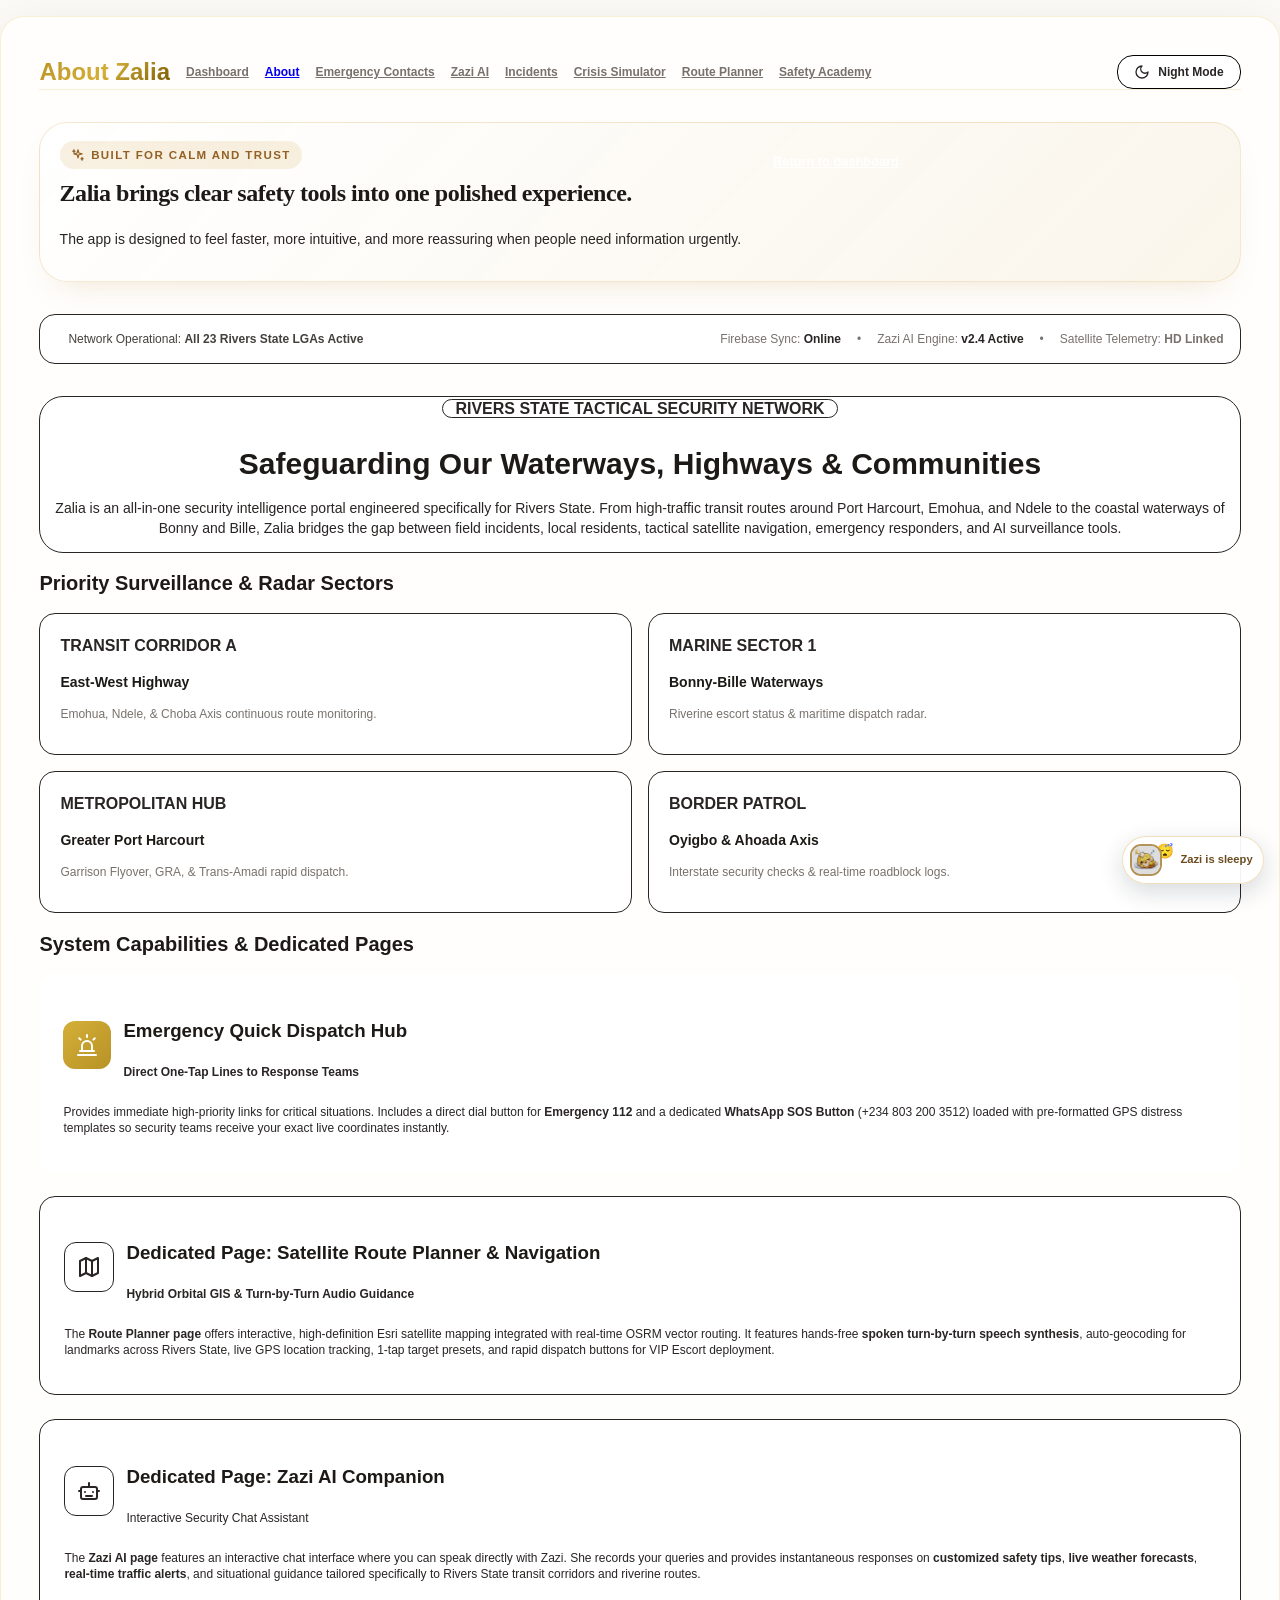
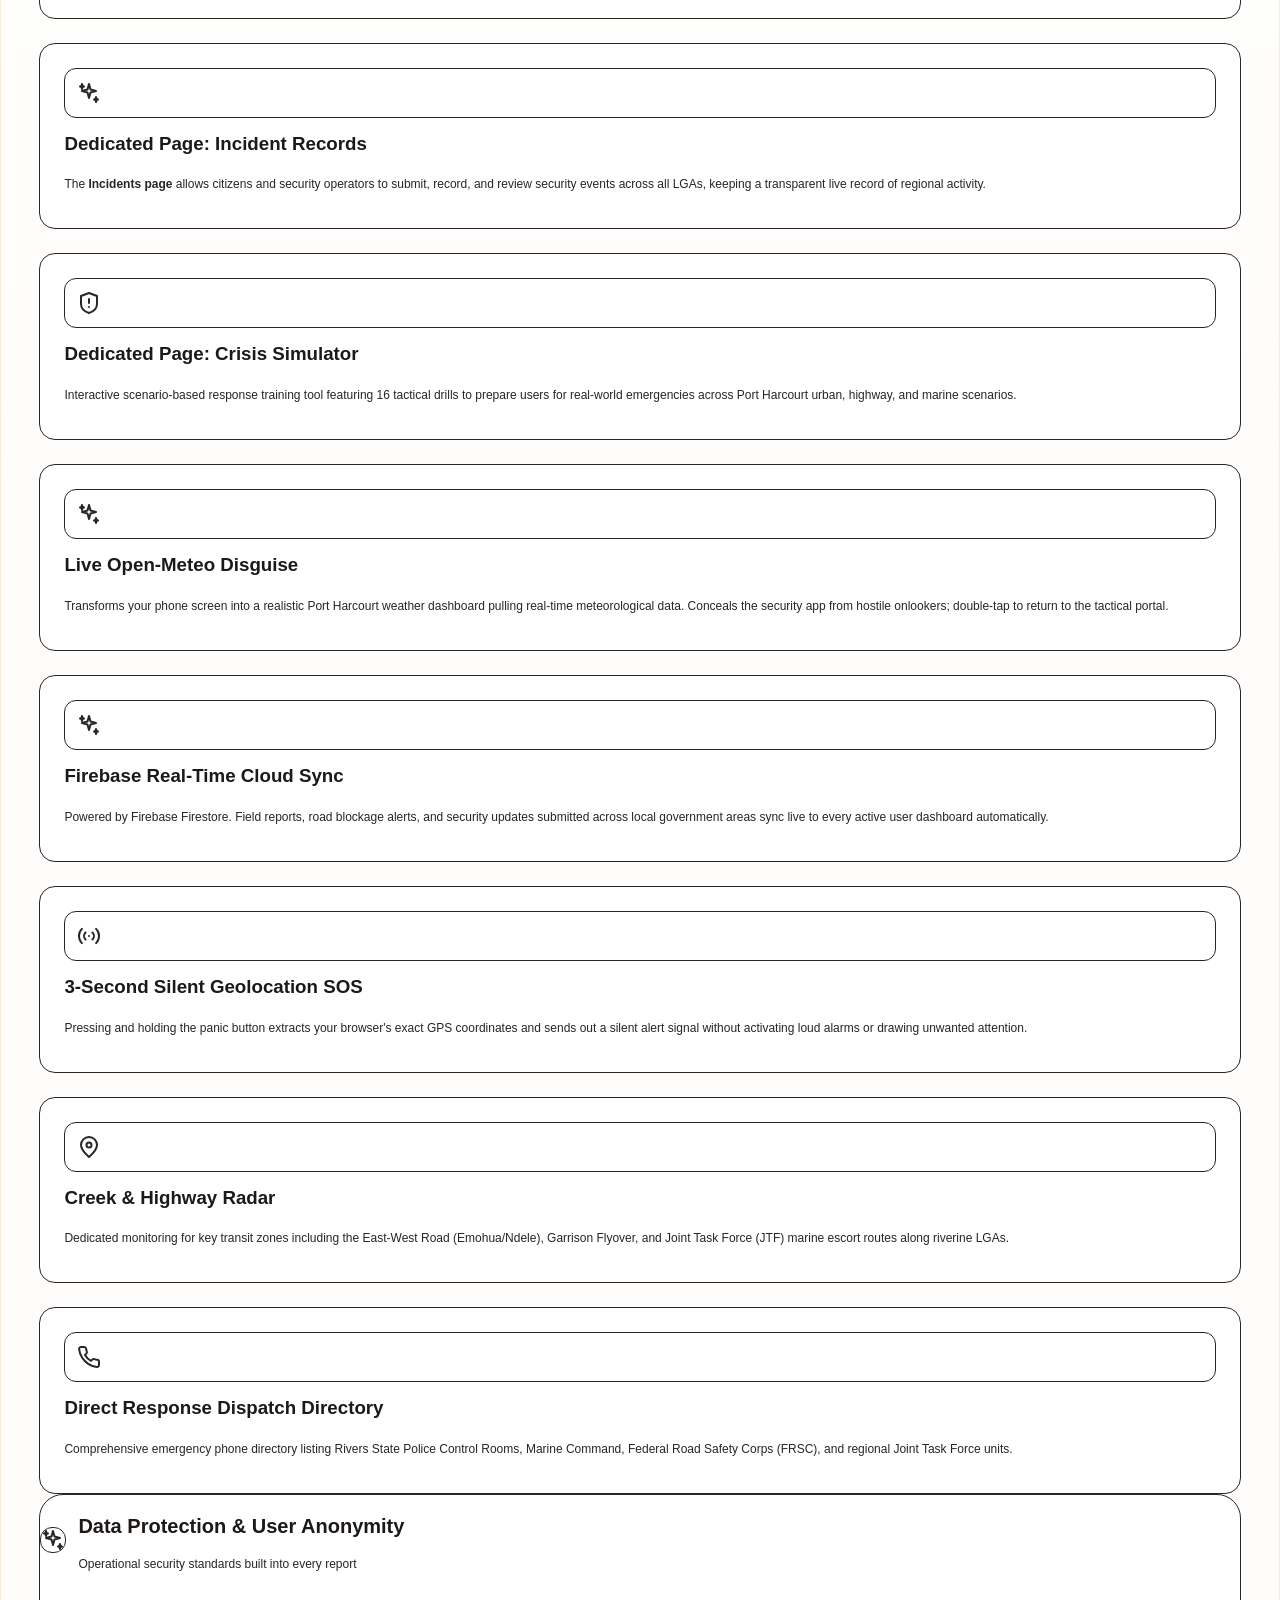
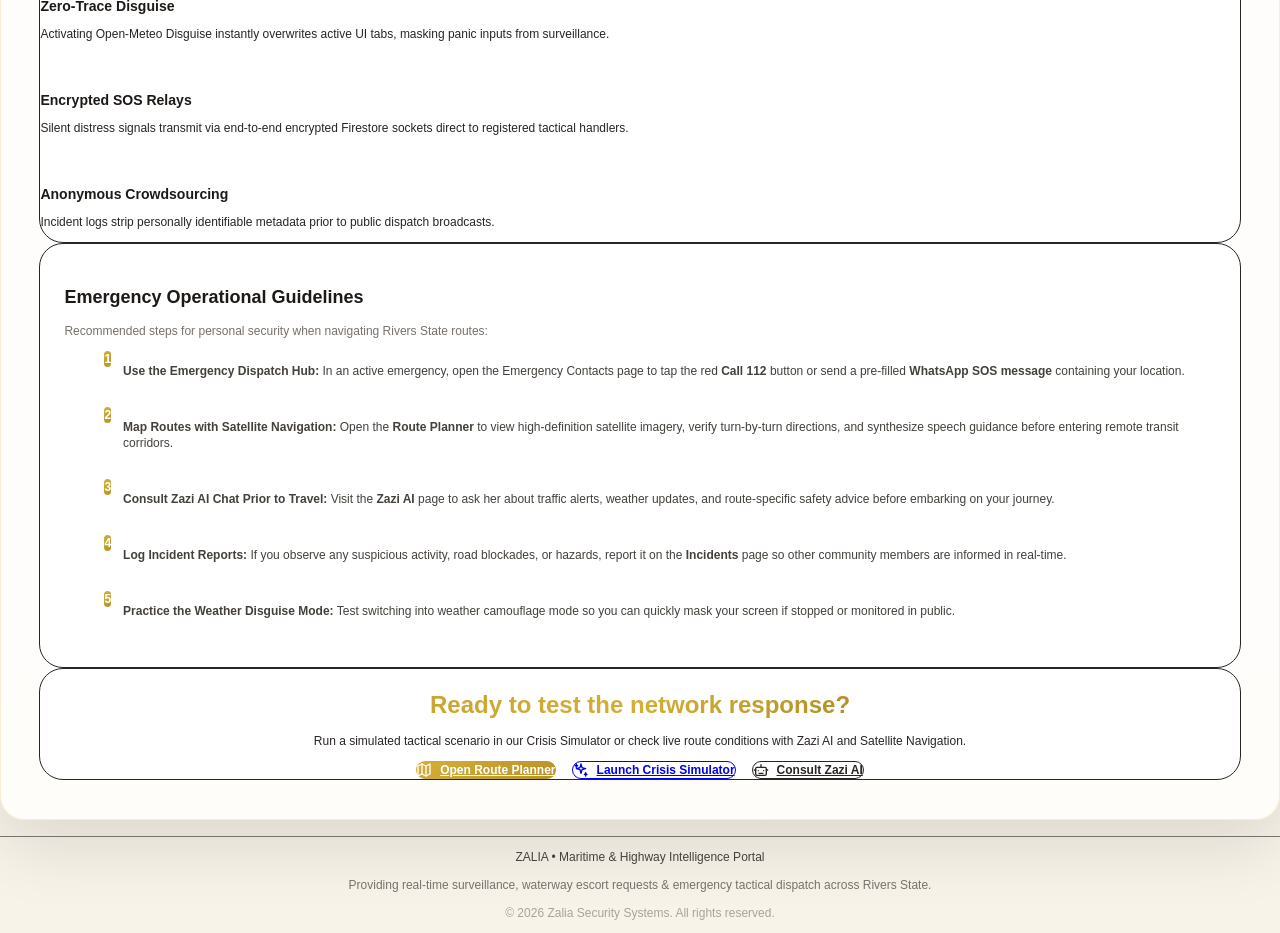
==== about.html @ 9f804976 "Fixed identity and ready for Zalia update" ====
<!DOCTYPE html>
<html lang="en">
<head> 
  <meta charset="UTF-8" />
  <meta name="viewport" content="width=device-width, initial-scale=1.0" />
  <meta name="description" content="Learn how Zalia helps Rivers State residents with trusted safety tools, live alerts, and fast access to emergency support." />
  <link rel="manifest" href="/manifest.json">
  <link rel="icon" type="image/png" sizes="650x650" href="/images/zalia-app-icon.png">
  <meta name="theme-color" content="#000000">
  <meta name="apple-mobile-web-app-capable" content="yes">
  <meta name="apple-mobile-web-app-status-bar-style" content="black-translucent">
  <meta name="apple-mobile-web-app-title" content="Zalia">
  <link rel="apple-touch-icon" sizes="600x600" href="/images/Zalia's-final-logo.png">
  <title>About Zalia • Rivers State Security Portal</title>

 
  <script src="https://cdn.tailwindcss.com"></script>
  <script src="tailwind-shim.js"></script>
  <script src="https://unpkg.com/lucide@latest"></script>
  <script src="lucide-local.js"></script>
  <script src="pwa-install.js"></script>
  <script src="/sw-register.js" defer></script>
  <link rel="stylesheet" href="style.css" />
  <link rel="stylesheet" href="offline-tailwind.css" />

  
  <script>
    tailwind.config = {
      darkMode: 'class',
      theme: {
        extend: {
          colors: {
            beige: {
              50: '#FAF7F2',
              100: '#F5F0EB',
              200: '#EBE3D5',
              300: '#DFD3C1',
              400: '#C8B69E',
              500: '#B09B82'
            },
            gold: {
              50: '#FAF6E8', 100: '#F5ECCA', 200: '#EBD794', 300: '#E0C25E',
              400: '#D4AF37', 500: '#B89226', 600: '#99741B', 700: '#755700',
              800: '#543E00', 900: '#332600', 950: '#211800'
            },
            marble: { 50: '#FFFFFF', 100: '#FAF9F6', 200: '#F5F3EF' }
          },
          boxShadow: {
            'gold-glow': '0 10px 30px -5px rgba(212, 175, 55, 0.3)',
            'gold-subtle': '0 4px 20px 0 rgba(184, 146, 38, 0.12)',
            'lux-card': '0 10px 25px -5px rgba(212, 175, 55, 0.08), 0 8px 10px -6px rgba(0, 0, 0, 0.01)'
          }
        }
      }
    }
  </script>

 
  <script>
    
    if (localStorage.getItem('zalia_theme') === 'dark' || (!('zalia_theme' in localStorage) && window.matchMedia('(prefers-color-scheme: dark)').matches)) {
      document.documentElement.classList.add('dark');
    } else {
      document.documentElement.classList.remove('dark');
    }

   
    function toggleZaliaTheme() {
      const isDark = document.documentElement.classList.contains('dark');
      if (isDark) {
        document.documentElement.classList.remove('dark');
        localStorage.setItem('zalia_theme', 'light');
      } else {
        document.documentElement.classList.add('dark');
        localStorage.setItem('zalia_theme', 'dark');
      }
      updateThemeButtonUI();
    }

    function updateThemeButtonUI() {
      const isDark = document.documentElement.classList.contains('dark');
      document.querySelectorAll('.zalia-theme-btn').forEach(btn => {
        const text = btn.querySelector('.theme-text');
        const icon = btn.querySelector('[data-lucide]');
        if (text) text.textContent = isDark ? 'Light Mode' : 'Night Mode';
        if (icon) icon.setAttribute('data-lucide', isDark ? 'sun' : 'moon');
      });
      if (window.lucide) lucide.createIcons();
    }

    
    function checkNetworkStatus() {
      let banner = document.getElementById('zaliaOfflineBanner');
      if (!navigator.onLine) {
        if (!banner) {
          banner = document.createElement('div');
          banner.id = 'zaliaOfflineBanner';
          banner.className = 'w-full bg-amber-600 text-white text-xs font-bold text-center py-2 px-4 sticky top-0 z-50 flex items-center justify-center gap-2 shadow-md';
          banner.innerHTML = `<span>⚠️ You are offline. Cached safety data active.</span>`;
          document.body.prepend(banner);
        }
      } else if (banner) {
        banner.remove();
      }
    }

    window.addEventListener('online', checkNetworkStatus);
    window.addEventListener('offline', checkNetworkStatus);
    document.addEventListener('DOMContentLoaded', () => {
      checkNetworkStatus();
      updateThemeButtonUI();
    });
  </script>

  <style>
    .gold-gradient-text {
      background: linear-gradient(135deg, #B89226 0%, #D4AF37 50%, #755700 100%);
      background-clip: text;
      -webkit-background-clip: text;
      -webkit-text-fill-color: transparent;
    }
    .gold-gradient-bg {
      background: linear-gradient(135deg, #D4AF37 0%, #B89226 100%);
    }
  </style>
</head>

<body class="bg-beige-100 dark:bg-black page-dark-shell text-stone-800 dark:text-stone-200 font-sans min-h-screen antialiased transition-colors duration-200">

  <div class="max-w-5xl mx-auto p-4 sm:p-6 lg:p-10">
   <header class="flex flex-wrap items-center gap-4 mb-8 pb-6 border-b border-gold-300/60 dark:border-stone-800">

 
  <a href="about.html"
     class="text-2xl font-serif font-extrabold gold-gradient-text shrink-0">
    About Zalia
  </a>

  
  <nav class="flex items-center gap-4 text-xs font-bold flex-wrap flex-1">

    <a href="index.html"
       class="text-stone-500 hover:text-gold-700 transition-colors">
      Dashboard
    </a>

    <a href="about.html"
       class="text-gold-700 dark:text-gold-400 border-b-2 border-gold-500 pb-1">
      About
    </a>

    <a href="contact.html"
       class="text-stone-500 hover:text-gold-700 dark:hover:text-gold-400 transition-colors">
      Emergency Contacts
    </a>

    <a href="ZaziAi.html"
       class="text-stone-500 hover:text-gold-700 dark:hover:text-gold-400 transition-colors">
      Zazi AI
    </a>

    <a href="incidents.html"
       class="text-stone-500 hover:text-gold-700 dark:hover:text-gold-400 transition-colors">
      Incidents
    </a>

    <a href="simulator.html"
       class="text-stone-500 hover:text-gold-700 dark:hover:text-gold-400 transition-colors">
      Crisis Simulator
    </a>

    <a href="route-planner.html"
       class="text-stone-500 hover:text-gold-700 dark:hover:text-gold-400 transition-colors">
      Route Planner
    </a>

    <a href="safetyacademy.html"
       class="text-stone-500 hover:text-gold-700 dark:hover:text-gold-400 transition-colors">
      Safety Academy
    </a>

  </nav>

 
  <button
    onclick="toggleZaliaTheme()"
    class="zalia-theme-btn flex items-center gap-2 px-4 py-2 bg-white dark:bg-stone-900 border border-gold-200 dark:border-stone-800 rounded-2xl text-xs font-bold text-stone-800 dark:text-stone-100 shadow-sm hover:border-gold-500 transition-all shrink-0"
  >
    <i
      data-lucide="moon"
      class="w-4 h-4 text-gold-600 dark:text-gold-400">
    </i>

    <span class="theme-text">Night Mode</span>
  </button>

</header>

    <section class="page-hero mb-8">
      <div class="flex flex-col gap-4 lg:flex-row lg:items-center lg:justify-between">
        <div>
          <span class="hero-pill"><i data-lucide="sparkles" class="w-3.5 h-3.5"></i> built for calm and trust</span>
          <h2 class="mt-2 text-2xl sm:text-3xl font-bold text-stone-900 dark:text-stone-100">Zalia brings clear safety tools into one polished experience.</h2>
          <p class="mt-2 text-sm text-stone-600 dark:text-stone-400 max-w-2xl">The app is designed to feel faster, more intuitive, and more reassuring when people need information urgently.</p>
        </div>
        <div class="hero-actions">
          <a href="index.html" class="bg-gold-600 text-white">Return to dashboard</a>
        </div>
      </div>
    </section>

    
    <div class="mb-8 flex flex-wrap items-center justify-between gap-4 rounded-2xl border border-gold-300 dark:border-stone-800 bg-white dark:bg-stone-900 p-4 shadow-gold-subtle">
      <div class="flex items-center gap-3">
        <span class="relative flex h-3 w-3">
          <span class="absolute inline-flex h-full w-full animate-ping rounded-full bg-emerald-400 opacity-75"></span>
          <span class="relative inline-flex h-3 w-3 rounded-full bg-emerald-500"></span>
        </span>
        <span class="text-xs font-semibold text-stone-700 dark:text-stone-300">Network Operational: <span class="text-emerald-700 dark:text-emerald-400 font-bold">All 23 Rivers State LGAs Active</span></span>
      </div>
      <div class="flex items-center gap-4 text-xs text-stone-500 dark:text-stone-400">
        <span>Firebase Sync: <strong class="text-stone-800 dark:text-stone-200">Online</strong></span>
        <span>•</span>
        <span>Zazi AI Engine: <strong class="text-stone-800 dark:text-stone-200">v2.4 Active</strong></span>
        <span>•</span>
        <span>Satellite Telemetry: <strong class="text-gold-600 dark:text-gold-400 font-bold">HD Linked</strong></span>
      </div>
    </div>

    
    <section class="bg-white dark:bg-stone-900 border border-gold-300 dark:border-stone-800 rounded-3xl p-8 sm:p-10 shadow-lux-card mb-10 text-center max-w-3xl mx-auto">
      <span class="text-[10px] font-extrabold tracking-widest uppercase bg-gold-100 dark:bg-stone-800 text-gold-800 dark:text-gold-300 border border-gold-300 dark:border-stone-700 px-3 py-1 rounded-full inline-block mb-3">
        Rivers State Tactical Security Network
      </span>
      <h1 class="text-3xl sm:text-4xl font-serif font-extrabold text-stone-900 dark:text-stone-100 tracking-tight mb-4">
        Safeguarding Our Waterways, Highways & Communities
      </h1>
      <p class="text-sm text-stone-600 dark:text-stone-400 leading-relaxed">
        Zalia is an all-in-one security intelligence portal engineered specifically for Rivers State. From high-traffic transit routes around Port Harcourt, Emohua, and Ndele to the coastal waterways of Bonny and Bille, Zalia bridges the gap between field incidents, local residents, tactical satellite navigation, emergency responders, and AI surveillance tools.
      </p>
    </section>

    
    <div class="mb-12">
      <h2 class="mb-4 px-1 font-serif text-xl font-bold text-stone-900 dark:text-stone-100">Priority Surveillance & Radar Sectors</h2>
      <div class="grid grid-cols-1 gap-4 sm:grid-cols-2 lg:grid-cols-4">
        <div class="rounded-2xl border border-gold-300 dark:border-stone-800 bg-white dark:bg-stone-900 p-5 shadow-gold-subtle">
          <div class="mb-2 text-[10px] font-extrabold uppercase tracking-wider text-gold-600 dark:text-gold-400">Transit Corridor A</div>
          <h3 class="font-serif font-bold text-stone-900 dark:text-stone-100 text-sm">East-West Highway</h3>
          <p class="mt-1 text-xs text-stone-500 dark:text-stone-400 leading-relaxed">Emohua, Ndele, & Choba Axis continuous route monitoring.</p>
        </div>
        <div class="rounded-2xl border border-gold-300 dark:border-stone-800 bg-white dark:bg-stone-900 p-5 shadow-gold-subtle">
          <div class="mb-2 text-[10px] font-extrabold uppercase tracking-wider text-gold-600 dark:text-gold-400">Marine Sector 1</div>
          <h3 class="font-serif font-bold text-stone-900 dark:text-stone-100 text-sm">Bonny-Bille Waterways</h3>
          <p class="mt-1 text-xs text-stone-500 dark:text-stone-400 leading-relaxed">Riverine escort status & maritime dispatch radar.</p>
        </div>
        <div class="rounded-2xl border border-gold-300 dark:border-stone-800 bg-white dark:bg-stone-900 p-5 shadow-gold-subtle">
          <div class="mb-2 text-[10px] font-extrabold uppercase tracking-wider text-gold-600 dark:text-gold-400">Metropolitan Hub</div>
          <h3 class="font-serif font-bold text-stone-900 dark:text-stone-100 text-sm">Greater Port Harcourt</h3>
          <p class="mt-1 text-xs text-stone-500 dark:text-stone-400 leading-relaxed">Garrison Flyover, GRA, & Trans-Amadi rapid dispatch.</p>
        </div>
        <div class="rounded-2xl border border-gold-300 dark:border-stone-800 bg-white dark:bg-stone-900 p-5 shadow-gold-subtle">
          <div class="mb-2 text-[10px] font-extrabold uppercase tracking-wider text-gold-600 dark:text-gold-400">Border Patrol</div>
          <h3 class="font-serif font-bold text-stone-900 dark:text-stone-100 text-sm">Oyigbo & Ahoada Axis</h3>
          <p class="mt-1 text-xs text-stone-500 dark:text-stone-400 leading-relaxed">Interstate security checks & real-time roadblock logs.</p>
        </div>
      </div>
    </div>

   
    <h2 class="text-xl font-serif font-bold text-stone-900 dark:text-stone-100 mb-4 px-1">System Capabilities & Dedicated Pages</h2>
    <div class="grid grid-cols-1 md:grid-cols-3 gap-6 mb-12">
      
     
      <div class="bg-white dark:bg-stone-900 border-2 border-gold-400 dark:border-gold-600 p-6 rounded-2xl shadow-lux-card space-y-3 md:col-span-3">
        <div class="flex items-center gap-3">
          <div class="p-3 gold-gradient-bg text-white rounded-xl w-fit shadow-gold-subtle">
            <i data-lucide="siren" class="w-6 h-6"></i>
          </div>
          <div>
            <h3 class="font-serif font-bold text-stone-900 dark:text-stone-100 text-base">Emergency Quick Dispatch Hub</h3>
            <p class="text-xs text-gold-700 dark:text-gold-400 font-bold">Direct One-Tap Lines to Response Teams</p>
          </div>
        </div>
        <p class="text-xs text-stone-600 dark:text-stone-400 leading-relaxed">
          Provides immediate high-priority links for critical situations. Includes a direct dial button for <strong>Emergency 112</strong> and a dedicated <strong>WhatsApp SOS Button</strong> (+234 803 200 3512) loaded with pre-formatted GPS distress templates so security teams receive your exact live coordinates instantly.
        </p>
      </div>

    
      <div class="bg-white dark:bg-stone-900 border border-gold-300 dark:border-stone-800 p-6 rounded-2xl shadow-lux-card space-y-3 md:col-span-3">
        <div class="flex items-center gap-3">
          <div class="p-3 bg-gold-100 dark:bg-stone-800 text-gold-700 dark:text-gold-300 rounded-xl w-fit border border-gold-300 dark:border-stone-700">
            <i data-lucide="map" class="w-6 h-6"></i>
          </div>
          <div>
            <h3 class="font-serif font-bold text-stone-900 dark:text-stone-100 text-base">Dedicated Page: Satellite Route Planner & Navigation</h3>
            <p class="text-xs font-bold text-gold-600 dark:text-gold-400">Hybrid Orbital GIS & Turn-by-Turn Audio Guidance</p>
          </div>
        </div>
        <p class="text-xs text-stone-600 dark:text-stone-400 leading-relaxed">
          The <strong>Route Planner page</strong> offers interactive, high-definition Esri satellite mapping integrated with real-time OSRM vector routing. It features hands-free <strong>spoken turn-by-turn speech synthesis</strong>, auto-geocoding for landmarks across Rivers State, live GPS location tracking, 1-tap target presets, and rapid dispatch buttons for VIP Escort deployment.
        </p>
      </div>

     
      <div class="bg-white dark:bg-stone-900 border border-gold-300 dark:border-stone-800 p-6 rounded-2xl shadow-lux-card space-y-3 md:col-span-2">
        <div class="flex items-center gap-3">
          <div class="p-3 bg-gold-50 dark:bg-stone-800 text-gold-700 dark:text-gold-300 rounded-xl w-fit border border-gold-200 dark:border-stone-700">
            <i data-lucide="bot" class="w-6 h-6"></i>
          </div>
          <div>
            <h3 class="font-serif font-bold text-stone-900 dark:text-stone-100 text-base">Dedicated Page: Zazi AI Companion</h3>
            <p class="text-xs font-semibold text-gold-600 dark:text-gold-400">Interactive Security Chat Assistant</p>
          </div>
        </div>
        <p class="text-xs text-stone-600 dark:text-stone-400 leading-relaxed">
          The <strong>Zazi AI page</strong> features an interactive chat interface where you can speak directly with Zazi. She records your queries and provides instantaneous responses on <strong>customized safety tips</strong>, <strong>live weather forecasts</strong>, <strong>real-time traffic alerts</strong>, and situational guidance tailored specifically to Rivers State transit corridors and riverine routes.
        </p>
      </div>

      
      <div class="bg-white dark:bg-stone-900 border border-gold-300 dark:border-stone-800 p-6 rounded-2xl shadow-lux-card space-y-3">
        <div class="p-3 bg-gold-50 dark:bg-stone-800 text-gold-700 dark:text-gold-300 rounded-xl w-fit border border-gold-200 dark:border-stone-700">
          <i data-lucide="file-text" class="w-6 h-6"></i>
        </div>
        <h3 class="font-serif font-bold text-stone-900 dark:text-stone-100 text-base">Dedicated Page: Incident Records</h3>
        <p class="text-xs text-stone-600 dark:text-stone-400 leading-relaxed">
          The <strong>Incidents page</strong> allows citizens and security operators to submit, record, and review security events across all LGAs, keeping a transparent live record of regional activity.
        </p>
      </div>

     
      <div class="bg-white dark:bg-stone-900 border border-gold-300 dark:border-stone-800 p-6 rounded-2xl shadow-lux-card space-y-3">
        <div class="p-3 bg-gold-50 dark:bg-stone-800 text-gold-700 dark:text-gold-300 rounded-xl w-fit border border-gold-200 dark:border-stone-700">
          <i data-lucide="shield-alert" class="w-6 h-6"></i>
        </div>
        <h3 class="font-serif font-bold text-stone-900 dark:text-stone-100 text-base">Dedicated Page: Crisis Simulator</h3>
        <p class="text-xs text-stone-600 dark:text-stone-400 leading-relaxed">
          Interactive scenario-based response training tool featuring 16 tactical drills to prepare users for real-world emergencies across Port Harcourt urban, highway, and marine scenarios.
        </p>
      </div>

    
      <div class="bg-white dark:bg-stone-900 border border-gold-300 dark:border-stone-800 p-6 rounded-2xl shadow-lux-card space-y-3">
        <div class="p-3 bg-gold-50 dark:bg-stone-800 text-gold-700 dark:text-gold-300 rounded-xl w-fit border border-gold-200 dark:border-stone-700">
          <i data-lucide="cloud-sun" class="w-6 h-6"></i>
        </div>
        <h3 class="font-serif font-bold text-stone-900 dark:text-stone-100 text-base">Live Open-Meteo Disguise</h3>
        <p class="text-xs text-stone-600 dark:text-stone-400 leading-relaxed">
          Transforms your phone screen into a realistic Port Harcourt weather dashboard pulling real-time meteorological data. Conceals the security app from hostile onlookers; double-tap to return to the tactical portal.
        </p>
      </div>

   
      <div class="bg-white dark:bg-stone-900 border border-gold-300 dark:border-stone-800 p-6 rounded-2xl shadow-lux-card space-y-3">
        <div class="p-3 bg-gold-50 dark:bg-stone-800 text-gold-700 dark:text-gold-300 rounded-xl w-fit border border-gold-200 dark:border-stone-700">
          <i data-lucide="database" class="w-6 h-6"></i>
        </div>
        <h3 class="font-serif font-bold text-stone-900 dark:text-stone-100 text-base">Firebase Real-Time Cloud Sync</h3>
        <p class="text-xs text-stone-600 dark:text-stone-400 leading-relaxed">
          Powered by Firebase Firestore. Field reports, road blockage alerts, and security updates submitted across local government areas sync live to every active user dashboard automatically.
        </p>
      </div>

    
      <div class="bg-white dark:bg-stone-900 border border-gold-300 dark:border-stone-800 p-6 rounded-2xl shadow-lux-card space-y-3">
        <div class="p-3 bg-gold-50 dark:bg-stone-800 text-gold-700 dark:text-gold-300 rounded-xl w-fit border border-gold-200 dark:border-stone-700">
          <i data-lucide="radio" class="w-6 h-6"></i>
        </div>
        <h3 class="font-serif font-bold text-stone-900 dark:text-stone-100 text-base">3-Second Silent Geolocation SOS</h3>
        <p class="text-xs text-stone-600 dark:text-stone-400 leading-relaxed">
          Pressing and holding the panic button extracts your browser's exact GPS coordinates and sends out a silent alert signal without activating loud alarms or drawing unwanted attention.
        </p>
      </div>

     
      <div class="bg-white dark:bg-stone-900 border border-gold-300 dark:border-stone-800 p-6 rounded-2xl shadow-lux-card space-y-3 md:col-span-2">
        <div class="p-3 bg-gold-50 dark:bg-stone-800 text-gold-700 dark:text-gold-300 rounded-xl w-fit border border-gold-200 dark:border-stone-700">
          <i data-lucide="map-pin" class="w-6 h-6"></i>
        </div>
        <h3 class="font-serif font-bold text-stone-900 dark:text-stone-100 text-base">Creek & Highway Radar</h3>
        <p class="text-xs text-stone-600 dark:text-stone-400 leading-relaxed">
          Dedicated monitoring for key transit zones including the East-West Road (Emohua/Ndele), Garrison Flyover, and Joint Task Force (JTF) marine escort routes along riverine LGAs.
        </p>
      </div>

     
      <div class="bg-white dark:bg-stone-900 border border-gold-300 dark:border-stone-800 p-6 rounded-2xl shadow-lux-card space-y-3">
        <div class="p-3 bg-gold-50 dark:bg-stone-800 text-gold-700 dark:text-gold-300 rounded-xl w-fit border border-gold-200 dark:border-stone-700">
          <i data-lucide="phone-call" class="w-6 h-6"></i>
        </div>
        <h3 class="font-serif font-bold text-stone-900 dark:text-stone-100 text-base">Direct Response Dispatch Directory</h3>
        <p class="text-xs text-stone-600 dark:text-stone-400 leading-relaxed">
          Comprehensive emergency phone directory listing Rivers State Police Control Rooms, Marine Command, Federal Road Safety Corps (FRSC), and regional Joint Task Force units.
        </p>
      </div>

    </div>

 
    <div class="mb-12 rounded-3xl border border-gold-300 dark:border-stone-800 bg-white dark:bg-stone-900 p-8 text-stone-800 dark:text-stone-200 shadow-lux-card">
      <div class="mb-6 flex items-center gap-3">
        <div class="rounded-xl border border-gold-300 dark:border-stone-700 bg-gold-100 dark:bg-stone-800 p-2.5 text-gold-700 dark:text-gold-300">
          <i data-lucide="shield-lock" class="h-6 w-6"></i>
        </div>
        <div>
          <h2 class="font-serif text-xl font-bold text-stone-900 dark:text-stone-100">Data Protection & User Anonymity</h2>
          <p class="text-xs text-gold-700 dark:text-gold-400 font-semibold">Operational security standards built into every report</p>
        </div>
      </div>
      <div class="grid grid-cols-1 gap-6 text-xs leading-relaxed text-stone-600 dark:text-stone-400 md:grid-cols-3">
        <div>
          <h3 class="mb-1 font-bold text-stone-900 dark:text-stone-100">Zero-Trace Disguise</h3>
          <p>Activating Open-Meteo Disguise instantly overwrites active UI tabs, masking panic inputs from surveillance.</p>
        </div>
        <div>
          <h3 class="mb-1 font-bold text-stone-900 dark:text-stone-100">Encrypted SOS Relays</h3>
          <p>Silent distress signals transmit via end-to-end encrypted Firestore sockets direct to registered tactical handlers.</p>
        </div>
        <div>
          <h3 class="mb-1 font-bold text-stone-900 dark:text-stone-100">Anonymous Crowdsourcing</h3>
          <p>Incident logs strip personally identifiable metadata prior to public dispatch broadcasts.</p>
        </div>
      </div>
    </div>

 
    <div class="bg-white dark:bg-stone-900 border border-gold-300 dark:border-stone-800 rounded-3xl p-6 sm:p-8 mb-12 shadow-gold-subtle">
      <h2 class="text-lg font-serif font-bold text-stone-900 dark:text-stone-100 mb-2">Emergency Operational Guidelines</h2>
      <p class="text-xs text-stone-500 dark:text-stone-400 mb-6">Recommended steps for personal security when navigating Rivers State routes:</p>
      
      <ul class="space-y-4 text-xs text-stone-700 dark:text-stone-300">
        <li class="flex items-start gap-3">
          <span class="w-6 h-6 rounded-full gold-gradient-bg text-white font-bold flex items-center justify-center shrink-0 text-[11px] shadow-sm">1</span>
          <p><strong>Use the Emergency Dispatch Hub:</strong> In an active emergency, open the Emergency Contacts page to tap the red <strong>Call 112</strong> button or send a pre-filled <strong>WhatsApp SOS message</strong> containing your location.</p>
        </li>
        <li class="flex items-start gap-3">
          <span class="w-6 h-6 rounded-full gold-gradient-bg text-white font-bold flex items-center justify-center shrink-0 text-[11px] shadow-sm">2</span>
          <p><strong>Map Routes with Satellite Navigation:</strong> Open the <strong>Route Planner</strong> to view high-definition satellite imagery, verify turn-by-turn directions, and synthesize speech guidance before entering remote transit corridors.</p>
        </li>
        <li class="flex items-start gap-3">
          <span class="w-6 h-6 rounded-full gold-gradient-bg text-white font-bold flex items-center justify-center shrink-0 text-[11px] shadow-sm">3</span>
          <p><strong>Consult Zazi AI Chat Prior to Travel:</strong> Visit the <strong>Zazi AI</strong> page to ask her about traffic alerts, weather updates, and route-specific safety advice before embarking on your journey.</p>
        </li>
        <li class="flex items-start gap-3">
          <span class="w-6 h-6 rounded-full gold-gradient-bg text-white font-bold flex items-center justify-center shrink-0 text-[11px] shadow-sm">4</span>
          <p><strong>Log Incident Reports:</strong> If you observe any suspicious activity, road blockades, or hazards, report it on the <strong>Incidents</strong> page so other community members are informed in real-time.</p>
        </li>
        <li class="flex items-start gap-3">
          <span class="w-6 h-6 rounded-full gold-gradient-bg text-white font-bold flex items-center justify-center shrink-0 text-[11px] shadow-sm">5</span>
          <p><strong>Practice the Weather Disguise Mode:</strong> Test switching into weather camouflage mode so you can quickly mask your screen if stopped or monitored in public.</p>
        </li>
      </ul>
    </div>

   
    <div class="rounded-3xl border border-gold-300 dark:border-stone-800 bg-white dark:bg-stone-900 p-8 text-center shadow-lux-card">
      <h2 class="mb-2 font-serif text-2xl font-bold gold-gradient-text">Ready to test the network response?</h2>
      <p class="mx-auto mb-6 max-w-xl text-xs text-stone-600 dark:text-stone-400">
        Run a simulated tactical scenario in our Crisis Simulator or check live route conditions with Zazi AI and Satellite Navigation.
      </p>
      <div class="flex flex-wrap justify-center gap-4">
        <a href="route-planner.html" class="inline-flex items-center gap-2 rounded-xl gold-gradient-bg px-5 py-2.5 text-xs font-bold text-white shadow-gold-glow transition-all hover:opacity-90">
          <i data-lucide="map" class="h-4 w-4"></i> Open Route Planner
        </a>
        <a href="simulator.html" class="inline-flex items-center gap-2 rounded-xl border border-gold-300 dark:border-stone-700 bg-gold-50 dark:bg-stone-800 px-5 py-2.5 text-xs font-bold text-gold-900 dark:text-gold-300 shadow-sm transition-all hover:bg-gold-100 dark:hover:bg-stone-700">
          <i data-lucide="play-circle" class="h-4 w-4"></i> Launch Crisis Simulator
        </a>
        <a href="ZaziAi.html" class="inline-flex items-center gap-2 rounded-xl border border-gold-300 dark:border-stone-700 bg-white dark:bg-stone-800 px-5 py-2.5 text-xs font-bold text-stone-800 dark:text-stone-200 shadow-sm transition-all hover:bg-beige-50 dark:hover:bg-stone-700">
          <i data-lucide="bot" class="h-4 w-4"></i> Consult Zazi AI
        </a>
      </div>
    </div>

  </div>
 <footer class="mt-12 pt-8 border-t border-gold-200/80 dark:border-stone-800 text-center text-xs text-stone-500 dark:text-stone-400 space-y-2">
      <p class="font-semibold text-stone-700 dark:text-stone-300">ZALIA • Maritime & Highway Intelligence Portal</p>
      <p>Providing real-time surveillance, waterway escort requests & emergency tactical dispatch across Rivers State.</p>
      <p class="text-[10px] text-stone-400 mt-4">© 2026 Zalia Security Systems. All rights reserved.</p>
    </footer>

  <script>lucide.createIcons();</script>
<script>
  (function () {
    function updateZaziNightState() {
      const isLate = new Date().getHours() >= 22 || new Date().getHours() < 6;
      document.querySelectorAll('img[src*="zaziimage"]').forEach(avatar => {
        const wrapper = avatar.parentElement;
        if (!wrapper.classList.contains('zalia-sleepy-avatar-wrap')) {
          wrapper.classList.add('zalia-sleepy-avatar-wrap');
        }
        avatar.classList.toggle('zalia-sleepy-avatar', isLate);
        let badge = wrapper.querySelector('.zalia-sleepy-badge');
        if (!badge) {
          badge = document.createElement('span');
          badge.className = 'zalia-sleepy-badge';
          badge.textContent = '😴';
          badge.setAttribute('aria-label', 'Zazi is sleepy');
          wrapper.appendChild(badge);
        }
        badge.hidden = !isLate;
      });
    }
    document.addEventListener('DOMContentLoaded', updateZaziNightState);
    window.setInterval(updateZaziNightState, 60000);
  }());
</script>
<script src="zazi-presence.js"></script>

</body>
</html>
---- style.css ----
:root {

  color-scheme: light dark;

  --sim-gold: #d4af37;

  --sim-gold-soft: #faf4d3;

  --sim-border: rgba(212, 175, 55, 0.2);

}

body {

  background: linear-gradient(180deg, #fdfbf7 0%, #f8f3e9 100%);

  min-height: 100vh;

  font-family: "DM Sans", "Plus Jakarta Sans", sans-serif;

}

body.bg-stone-100,

body.bg-marble-100 {

  background: linear-gradient(180deg, #f7f7f6 0%, #ece9e3 100%);

}

html.dark body,

html.dark body.bg-stone-100,

html.dark body.bg-marble-100 {

  background: #0f0e0c;

}

.app-frame {

  border-color: var(--sim-border) !important;

  box-shadow: 0 24px 70px rgba(15, 14, 12, 0.2) !important;

}

.desktop-sidebar {

  background: rgba(250, 250, 249, 0.82) !important;

  border-color: var(--sim-border) !important;

}

body > .max-w-5xl,

body > .max-w-7xl:not(.app-frame) {

  max-width: 1320px !important;

  margin: 1rem auto !important;

  padding: clamp(1rem, 3vw, 2.5rem) !important;

  border: 1px solid var(--sim-border);

  border-radius: 1.5rem;

  background: rgba(255, 255, 255, 0.78);

  box-shadow: 0 24px 70px rgba(15, 14, 12, 0.12);

}

html.dark body > .max-w-5xl,

html.dark body > .max-w-7xl:not(.app-frame) {

  background: rgba(28, 25, 23, 0.92);

}

body > .max-w-5xl > header,

body > .max-w-7xl:not(.app-frame) > header {

  border-color: var(--sim-border) !important;

}

body > .max-w-5xl a:hover,

body > .max-w-7xl:not(.app-frame) a:hover {

  color: var(--sim-gold);

}

@media (max-width: 640px) {

  body > .max-w-5xl,

  body > .max-w-7xl:not(.app-frame) {

    margin: 0 !important;

    border-radius: 0;

    border-left: 0;

    border-right: 0;

  }

}

.universal-app-frame {

  width: min(100% - 2rem, 1320px);

  min-height: calc(100vh - 2rem);

  margin: 1rem auto;

  display: flex;

  overflow: hidden;

  border: 1px solid rgba(212, 175, 55, 0.22);

  border-radius: 1.5rem;

  background: #ffffff;

  box-shadow: 0 24px 70px rgba(15, 14, 12, 0.2);

}

html.dark .universal-app-frame { background: #1c1917; }

.universal-sidebar {

  width: 17rem;

  flex: 0 0 17rem;

  display: flex;

  flex-direction: column;

  justify-content: space-between;

  padding: 1.5rem;

  border-right: 1px solid rgba(212, 175, 55, 0.2);

  background: rgba(250, 250, 249, 0.88);

}

html.dark .universal-sidebar { background: rgba(28, 25, 23, 0.92); }

.simulator-content {

  min-width: 0;

  flex: 1;

}

.universal-app-frame .shell {

  max-width: none;

  min-height: 100%;

  margin: 0;

}

.universal-sidebar-top { min-width: 0; }

.universal-brand { display: flex; align-items: center; gap: 0.7rem; color: var(--sim-ink); text-decoration: none; }

.universal-brand img {

  content: url("images/zazi-image-final.png");

  width: 2.8rem;

  height: 2.8rem;

  border: 2px solid #d4af37;

  border-radius: 0.8rem;

  object-fit: cover;

  background: #fff;

}

.universal-brand strong { display: block; font: 800 1.1rem/1 "Playfair Display", serif; letter-spacing: .05em; }

.universal-brand small { display: block; margin-top: .35rem; color: #b89226; font-size: .58rem; font-weight: 800; letter-spacing: .12em; text-transform: uppercase; }

.universal-sidebar-label { margin: 2rem 0 .55rem; color: #a8a29e; font-size: .65rem; font-weight: 800; letter-spacing: .14em; text-transform: uppercase; }

.universal-nav { display: grid; gap: .4rem; }

.universal-nav a { display: flex; align-items: center; gap: .65rem; padding: .7rem .75rem; border: 1px solid transparent; border-radius: .75rem; color: #57534e; font-size: .72rem; font-weight: 700; text-decoration: none; transition: .18s ease; }

.universal-nav a:hover { border-color: rgba(212, 175, 55, .3); background: #faf4d3; color: #856404; }

html.dark .universal-nav a { color: #d6d3d1; }

html.dark .universal-nav a:hover { background: #29231b; color: #f3e5ab; }

.universal-emergency { display: flex; align-items: center; gap: .55rem; padding: .8rem .75rem; border-radius: .8rem; background: #b91c1c; color: #fff; font-size: .72rem; font-weight: 800; text-decoration: none; }

.universal-emergency:hover { color: #fff !important; background: #991b1b; }

@media (max-width: 900px) {

  .universal-app-frame { width: 100%; min-height: 100vh; margin: 0; border-radius: 0; border-left: 0; border-right: 0; }

  .universal-sidebar { display: none; }

}

html.dark .desktop-sidebar {

  background: rgba(28, 25, 23, 0.9) !important;

}

button,

a {

  -webkit-tap-highlight-color: transparent;

}

button:focus-visible,

a:focus-visible,

input:focus-visible,

select:focus-visible,

textarea:focus-visible {

  outline: 2px solid var(--sim-gold);

  outline-offset: 2px;

}

.page-dark-shell {

  min-height: 100vh;

}

html.dark body {

  background: #0f0e0c;

}

html.dark .page-dark-shell {

  background-color: #000000 !important;

}

#zaliaOfflineBanner {

  position: fixed !important;

  top: 0;

  left: 0;

  right: 0;

  z-index: 1000;

  display: flex !important;

  align-items: center;

  justify-content: center;

  width: 100% !important;

  min-height: 2.5rem;

  box-sizing: border-box;

  padding: 0.65rem 1rem !important;

  background: #b45309;

  color: #ffffff;

  text-align: center;

  white-space: normal;

  line-height: 1.35;

  overflow-wrap: anywhere;

}

#zaliaOfflineBanner span {

  display: block;

  max-width: 100%;

}

.zalia-fact-dialog {

  position: fixed;

  inset: 0;

  z-index: 1100;

  display: flex;

  align-items: center;

  justify-content: center;

  padding: 1rem;

  background: rgba(28, 25, 23, 0.42);

  backdrop-filter: blur(6px);

}

.zalia-fact-card {

  width: min(30rem, 100%);

  border: 1px solid rgba(212, 163, 69, 0.45);

  border-radius: 1.5rem;

  padding: 1.35rem;

  background: #ffffff;

  color: #292524;

  box-shadow: 0 24px 70px rgba(15, 23, 42, 0.25);

  animation: zaliaFactPop 220ms ease-out;

}

.zalia-fact-kicker {

  color: #936125;

  font-size: 0.68rem;

  font-weight: 800;

  letter-spacing: 0.14em;

  text-transform: uppercase;

}

.zalia-fact-text {

  margin: 0.65rem 0 1.1rem;

  font-size: 1rem;

  line-height: 1.55;

  font-weight: 700;

}

.zalia-fact-close {

  width: 100%;

  border: 0;

  border-radius: 0.85rem;

  padding: 0.7rem 1rem;

  background: linear-gradient(135deg, #dfbc72, #b88230);

  color: #ffffff;

  font-size: 0.78rem;

  font-weight: 800;

}

.dark .zalia-fact-card {

  background: #1c1917;

  color: #f5f5f4;

}

.dark .zalia-fact-kicker {

  color: #ebd4a4;

}

@keyframes zaliaFactPop {

  from { opacity: 0; transform: translateY(10px) scale(0.97); }

  to { opacity: 1; transform: translateY(0) scale(1); }

}

@media (prefers-reduced-motion: reduce) {

  .zalia-fact-card { animation: none; }

}

.zalia-sleepy-avatar {

  content: url("images/sleepy-zazi.png");

  filter: saturate(0.72) brightness(0.9);

  animation: zaliaSleepyBreathe 4s ease-in-out infinite;

}

.zalia-sleepy-avatar-wrap {

  position: relative;

  display: inline-flex;

}

.zalia-sleepy-badge {

  position: absolute;

  top: -0.7rem;

  right: -0.7rem;

  z-index: 2;

  font-size: 1.05rem;

  line-height: 1;

  pointer-events: none;

}

.zalia-page-zazi {

  position: fixed;

  right: 1rem;

  bottom: 1rem;

  z-index: 55;

  display: inline-flex;

  align-items: center;

  gap: 0.45rem;

  padding: 0.45rem 0.65rem 0.45rem 0.45rem;

  border: 1px solid rgba(212, 163, 69, 0.35);

  border-radius: 999px;

  background: rgba(255, 255, 255, 0.94);

  color: #6b4b1f;

  box-shadow: 0 8px 24px rgba(15, 23, 42, 0.16);

  font-size: 0.7rem;

  font-weight: 800;

}

.zalia-page-zazi-avatar {

  content: url("images/zazi-image-final.png");

  width: 2rem;

  height: 2rem;

  border: 2px solid #d4a345;

  border-radius: 0.7rem;

  object-fit: cover;

}

.zalia-page-zazi-badge {

  display: none;

  margin-left: -0.85rem;

  align-self: flex-start;

  font-size: 0.9rem;

  line-height: 1;

}

.zalia-page-zazi-sleepy .zalia-page-zazi-avatar {

  content: url("images/sleepy-zazi.png");

  filter: saturate(0.72) brightness(0.9);

  animation: zaliaSleepyBreathe 4s ease-in-out infinite;

}

.zalia-page-zazi-sleepy .zalia-page-zazi-badge {

  display: inline;

}

html.dark .zalia-page-zazi {

  background: rgba(28, 25, 23, 0.94);

  color: #f4e7ce;

}

@keyframes zaliaSleepyBreathe {

  0%, 100% { transform: translateY(0); }

  50% { transform: translateY(2px); }

}

@media (prefers-reduced-motion: reduce) {

  .zalia-sleepy-avatar {

    animation: none;

  }

}

.page-hero {

  background: linear-gradient(135deg, rgba(255,255,255,0.98), rgba(250,245,234,0.95));

  border: 1px solid rgba(212, 163, 69, 0.24);

  border-radius: 28px;

  padding: 1.1rem 1.2rem;

  box-shadow: 0 16px 35px -20px rgba(184, 130, 48, 0.28);

  backdrop-filter: blur(10px);

}

.dark .page-hero {

  background: linear-gradient(135deg, rgba(28,25,23,0.96), rgba(41,37,36,0.96));

  border-color: rgba(212, 163, 69, 0.28);

}

.page-hero h2 {

  font-family: "Playfair Display", serif;

  letter-spacing: -0.02em;

}

.hero-pill {

  display: inline-flex;

  align-items: center;

  gap: 0.4rem;

  border-radius: 999px;

  padding: 0.35rem 0.7rem;

  background: rgba(212, 163, 69, 0.16);

  color: #936125;

  font-size: 0.72rem;

  font-weight: 800;

  text-transform: uppercase;

  letter-spacing: 0.12em;

}

.dark .hero-pill {

  color: #f4e7ce;

  background: rgba(212, 163, 69, 0.16);

}

.hero-actions {

  display: flex;

  flex-wrap: wrap;

  gap: 0.6rem;

}

.hero-actions a,

.hero-actions button {

  border-radius: 999px;

  padding: 0.7rem 1rem;

  font-size: 0.8rem;

  font-weight: 700;

}

.soft-card {

  border-radius: 24px;

  border: 1px solid rgba(212, 163, 69, 0.18);

  background: rgba(255,255,255,0.92);

  box-shadow: 0 12px 28px -18px rgba(15, 23, 42, 0.16);

}

.dark .soft-card {

  background: rgba(28,25,23,0.95);

}

.mobile-nav {

  position: fixed;

  bottom: 0.8rem;

  left: 50%;

  transform: translateX(-50%);

  display: flex;

  align-items: center;

  gap: 0.45rem;

  padding: 0.4rem;

  border-radius: 999px;

  background: rgba(15, 23, 42, 0.95);

  color: white;

  box-shadow: 0 12px 35px -10px rgba(0,0,0,0.35);

  z-index: 60;

}

.mobile-nav a {

  display: inline-flex;

  align-items: center;

  justify-content: center;

  padding: 0.6rem 0.75rem;

  border-radius: 999px;

  color: #f5f5f4;

  font-size: 0.75rem;

  font-weight: 700;

  text-decoration: none;

}

.mobile-nav a.active {

  background: linear-gradient(135deg, #d4a345, #b88230);

  color: white;

}

@media (min-width: 768px) {

  .mobile-nav {

    display: none;

  }

}
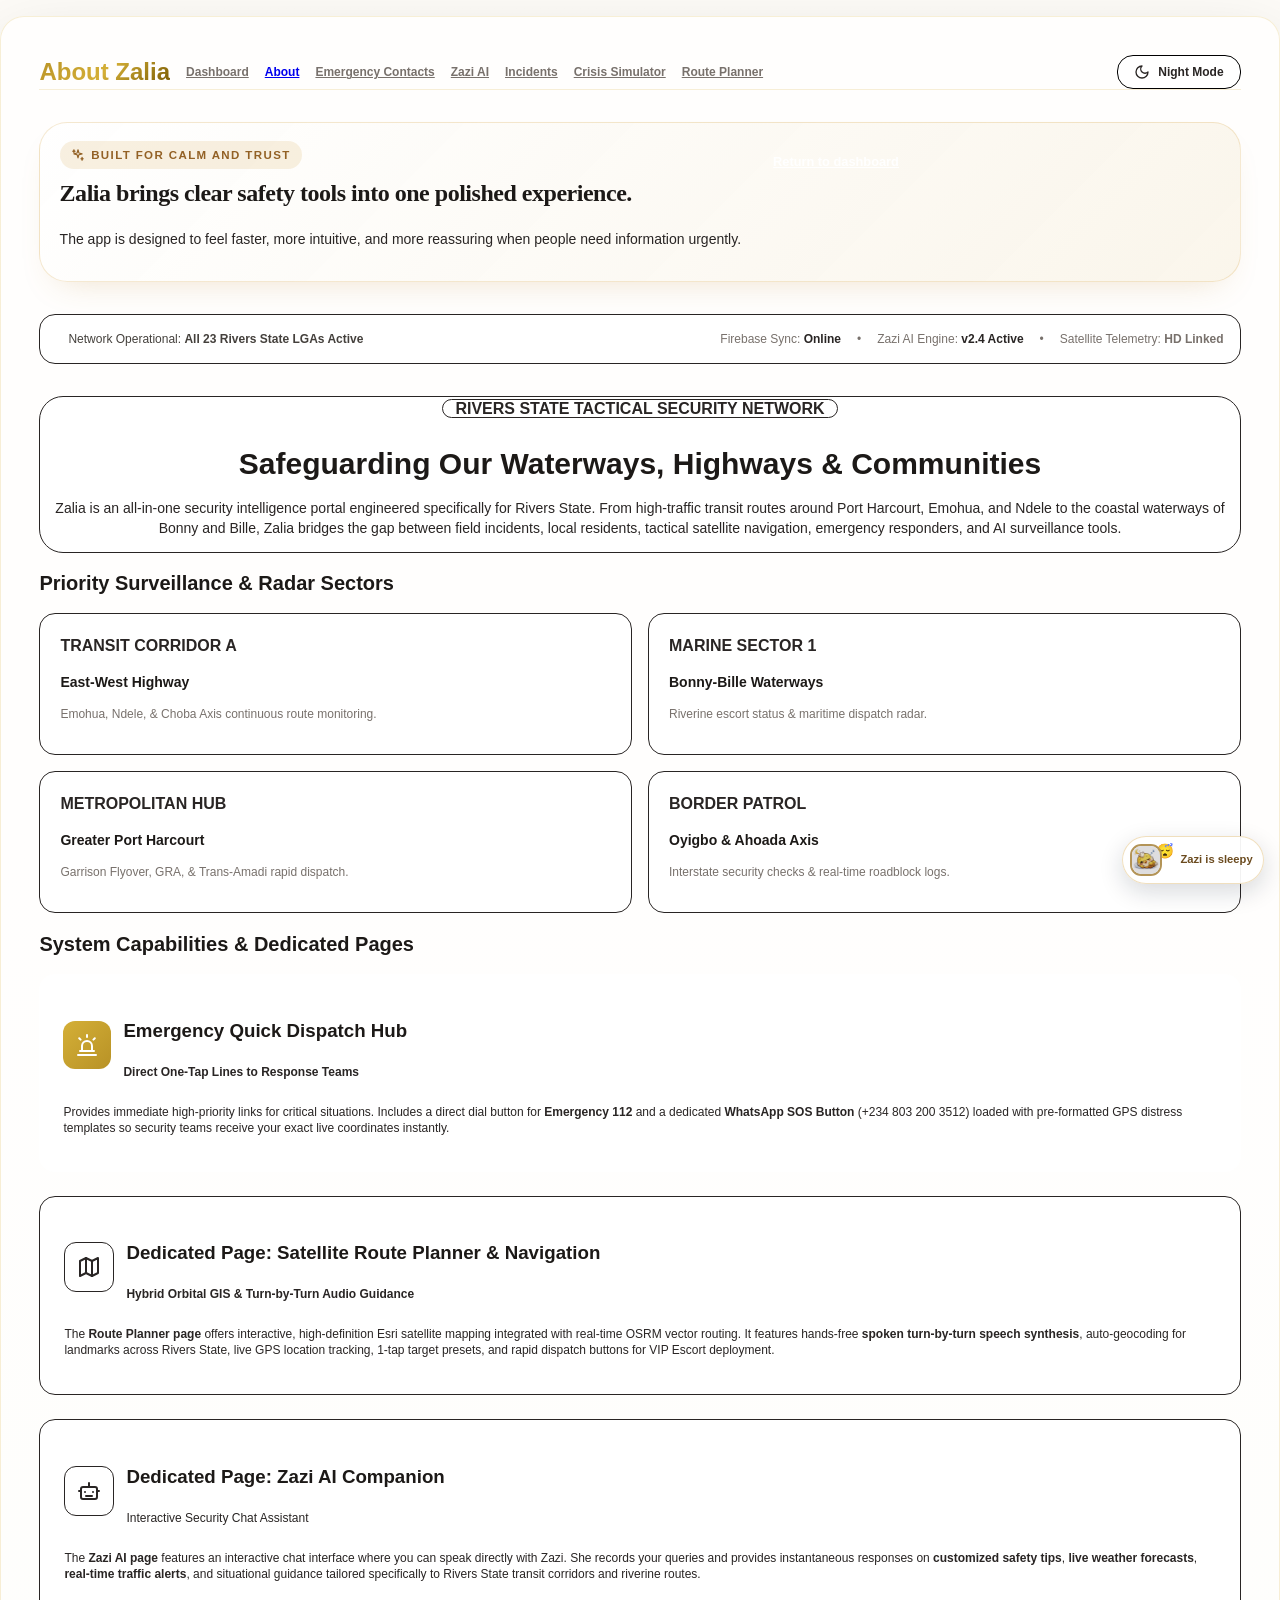
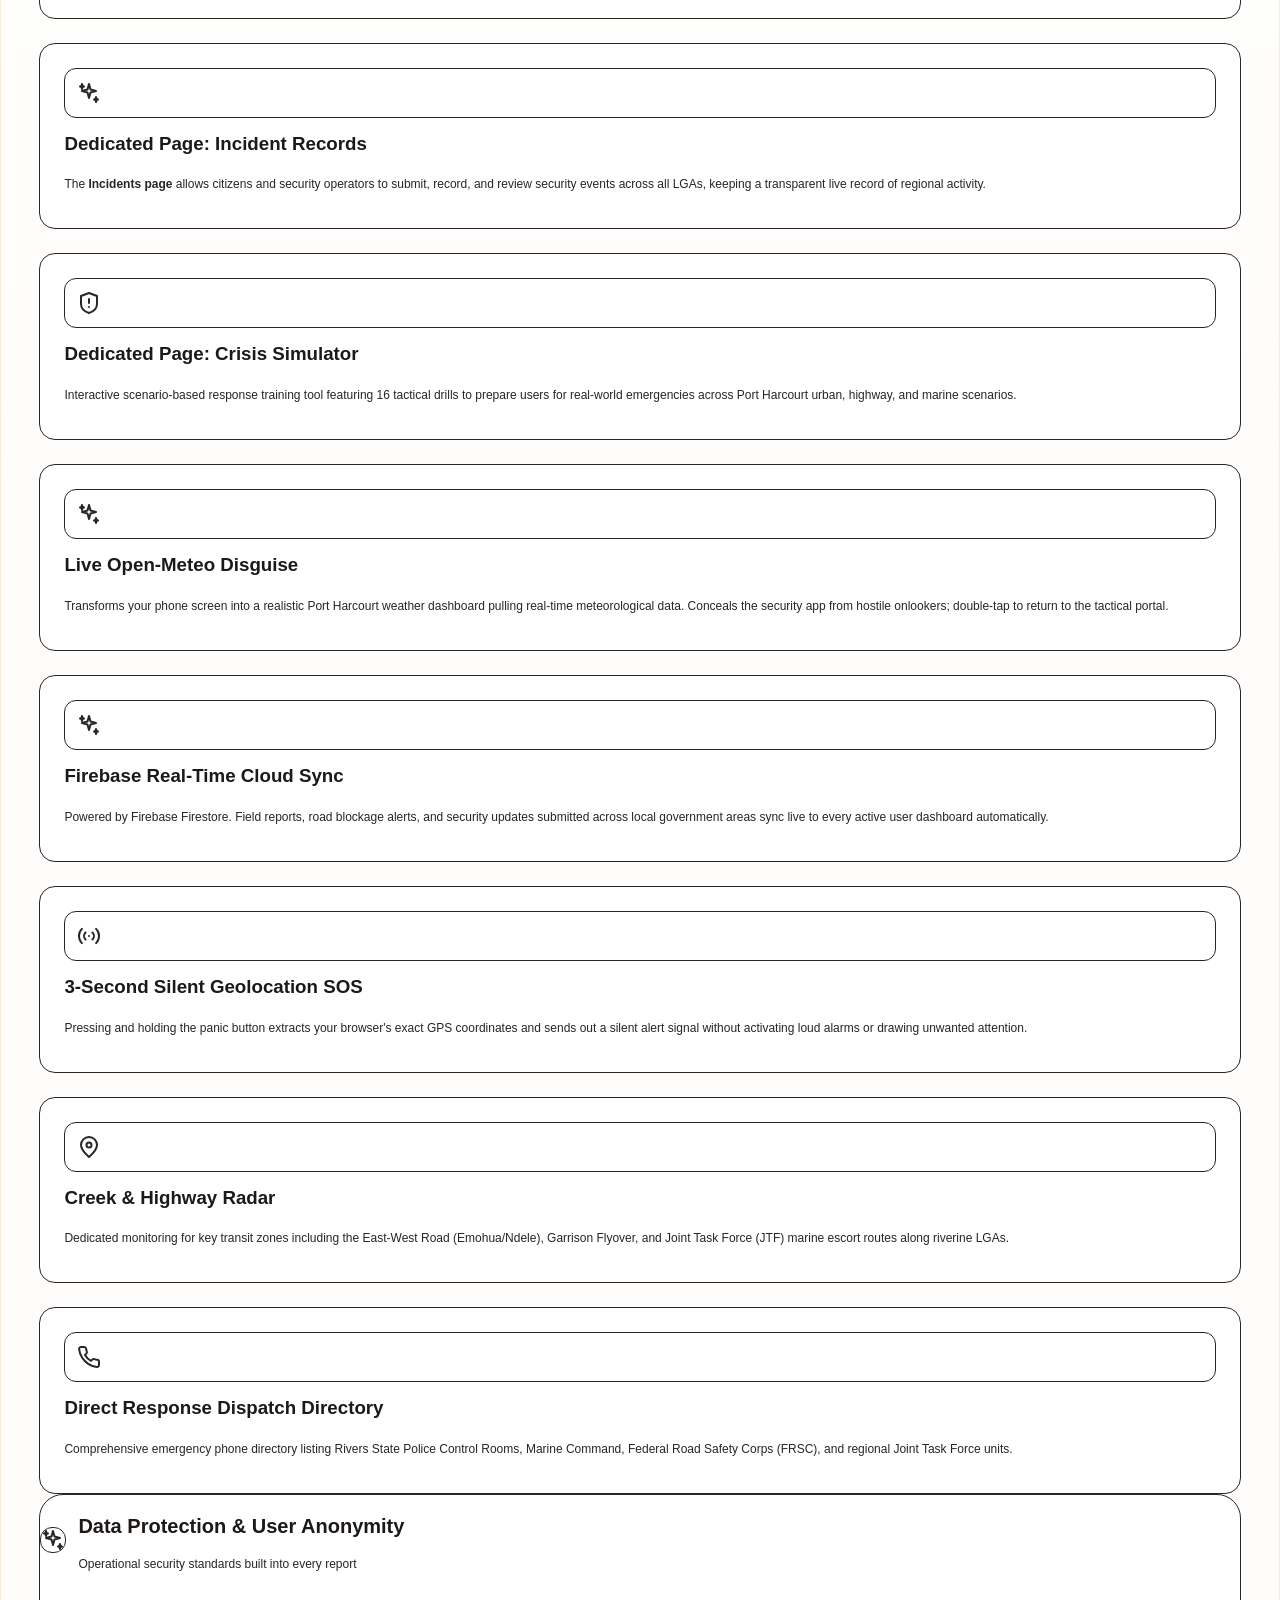
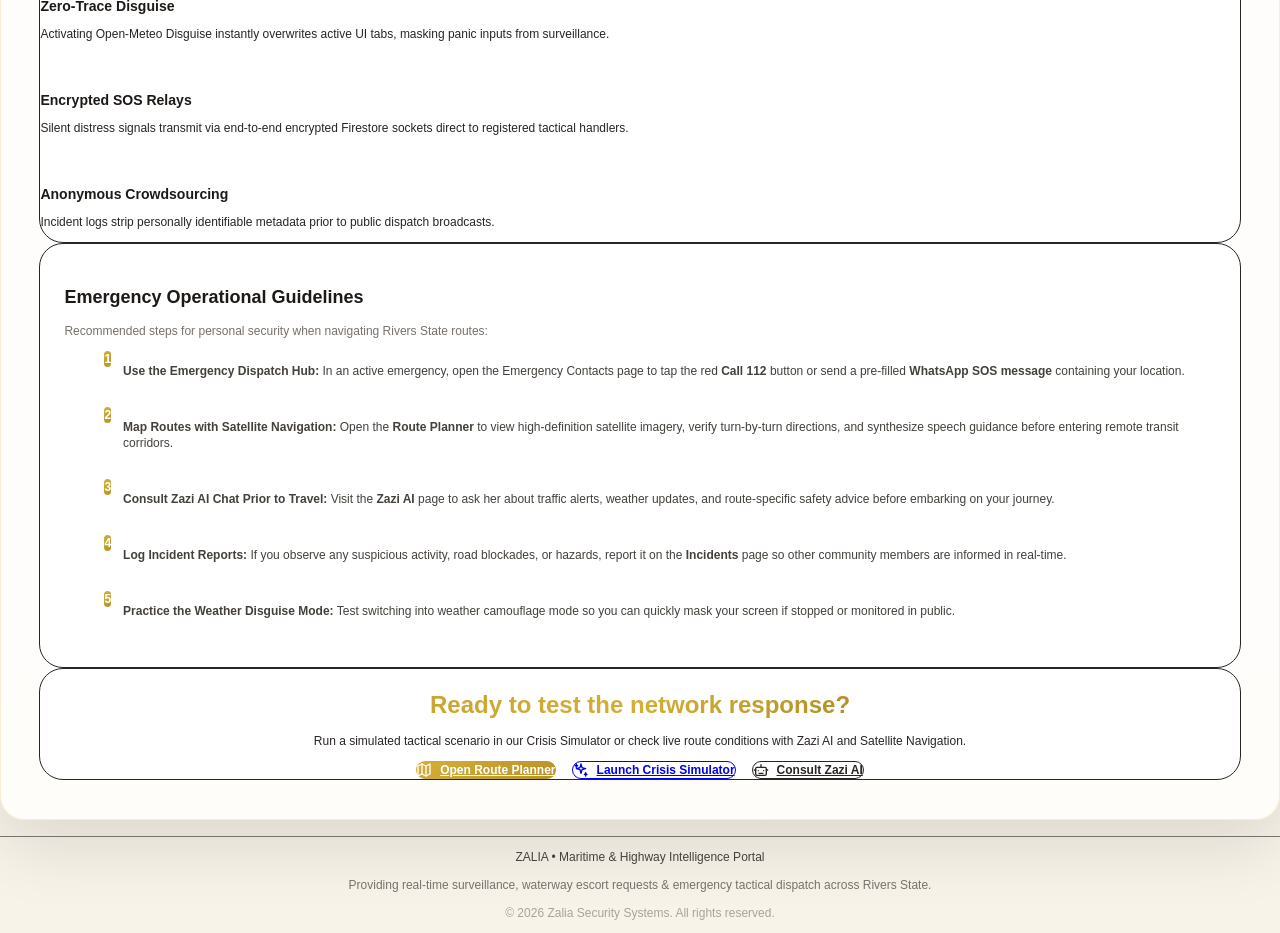
==== commit 450ba38b: "Update Zalia Gemini backend" ====
--- a/about.html
+++ b/about.html
@@ -1,512 +1,507 @@
-<!DOCTYPE html>
-<html lang="en">
-<head> 
-  <meta charset="UTF-8" />
-  <meta name="viewport" content="width=device-width, initial-scale=1.0" />
-  <meta name="description" content="Learn how Zalia helps Rivers State residents with trusted safety tools, live alerts, and fast access to emergency support." />
-  <link rel="manifest" href="/manifest.json">
-  <link rel="icon" type="image/png" sizes="650x650" href="/images/zalia-app-icon.png">
-  <meta name="theme-color" content="#000000">
-  <meta name="apple-mobile-web-app-capable" content="yes">
-  <meta name="apple-mobile-web-app-status-bar-style" content="black-translucent">
-  <meta name="apple-mobile-web-app-title" content="Zalia">
-  <link rel="apple-touch-icon" sizes="600x600" href="/images/Zalia's-final-logo.png">
-  <title>About Zalia • Rivers State Security Portal</title>
-
- 
-  <script src="https://cdn.tailwindcss.com"></script>
-  <script src="tailwind-shim.js"></script>
-  <script src="https://unpkg.com/lucide@latest"></script>
-  <script src="lucide-local.js"></script>
-  <script src="pwa-install.js"></script>
-  <script src="/sw-register.js" defer></script>
-  <link rel="stylesheet" href="style.css" />
-  <link rel="stylesheet" href="offline-tailwind.css" />
-
-  
-  <script>
-    tailwind.config = {
-      darkMode: 'class',
-      theme: {
-        extend: {
-          colors: {
-            beige: {
-              50: '#FAF7F2',
-              100: '#F5F0EB',
-              200: '#EBE3D5',
-              300: '#DFD3C1',
-              400: '#C8B69E',
-              500: '#B09B82'
-            },
-            gold: {
-              50: '#FAF6E8', 100: '#F5ECCA', 200: '#EBD794', 300: '#E0C25E',
-              400: '#D4AF37', 500: '#B89226', 600: '#99741B', 700: '#755700',
-              800: '#543E00', 900: '#332600', 950: '#211800'
-            },
-            marble: { 50: '#FFFFFF', 100: '#FAF9F6', 200: '#F5F3EF' }
-          },
-          boxShadow: {
-            'gold-glow': '0 10px 30px -5px rgba(212, 175, 55, 0.3)',
-            'gold-subtle': '0 4px 20px 0 rgba(184, 146, 38, 0.12)',
-            'lux-card': '0 10px 25px -5px rgba(212, 175, 55, 0.08), 0 8px 10px -6px rgba(0, 0, 0, 0.01)'
-          }
-        }
-      }
-    }
-  </script>
-
- 
-  <script>
-    
-    if (localStorage.getItem('zalia_theme') === 'dark' || (!('zalia_theme' in localStorage) && window.matchMedia('(prefers-color-scheme: dark)').matches)) {
-      document.documentElement.classList.add('dark');
-    } else {
-      document.documentElement.classList.remove('dark');
-    }
-
-   
-    function toggleZaliaTheme() {
-      const isDark = document.documentElement.classList.contains('dark');
-      if (isDark) {
-        document.documentElement.classList.remove('dark');
-        localStorage.setItem('zalia_theme', 'light');
-      } else {
-        document.documentElement.classList.add('dark');
-        localStorage.setItem('zalia_theme', 'dark');
-      }
-      updateThemeButtonUI();
-    }
-
-    function updateThemeButtonUI() {
-      const isDark = document.documentElement.classList.contains('dark');
-      document.querySelectorAll('.zalia-theme-btn').forEach(btn => {
-        const text = btn.querySelector('.theme-text');
-        const icon = btn.querySelector('[data-lucide]');
-        if (text) text.textContent = isDark ? 'Light Mode' : 'Night Mode';
-        if (icon) icon.setAttribute('data-lucide', isDark ? 'sun' : 'moon');
-      });
-      if (window.lucide) lucide.createIcons();
-    }
-
-    
-    function checkNetworkStatus() {
-      let banner = document.getElementById('zaliaOfflineBanner');
-      if (!navigator.onLine) {
-        if (!banner) {
-          banner = document.createElement('div');
-          banner.id = 'zaliaOfflineBanner';
-          banner.className = 'w-full bg-amber-600 text-white text-xs font-bold text-center py-2 px-4 sticky top-0 z-50 flex items-center justify-center gap-2 shadow-md';
-          banner.innerHTML = `<span>⚠️ You are offline. Cached safety data active.</span>`;
-          document.body.prepend(banner);
-        }
-      } else if (banner) {
-        banner.remove();
-      }
-    }
-
-    window.addEventListener('online', checkNetworkStatus);
-    window.addEventListener('offline', checkNetworkStatus);
-    document.addEventListener('DOMContentLoaded', () => {
-      checkNetworkStatus();
-      updateThemeButtonUI();
-    });
-  </script>
-
-  <style>
-    .gold-gradient-text {
-      background: linear-gradient(135deg, #B89226 0%, #D4AF37 50%, #755700 100%);
-      background-clip: text;
-      -webkit-background-clip: text;
-      -webkit-text-fill-color: transparent;
-    }
-    .gold-gradient-bg {
-      background: linear-gradient(135deg, #D4AF37 0%, #B89226 100%);
-    }
-  </style>
-</head>
-
-<body class="bg-beige-100 dark:bg-black page-dark-shell text-stone-800 dark:text-stone-200 font-sans min-h-screen antialiased transition-colors duration-200">
-
-  <div class="max-w-5xl mx-auto p-4 sm:p-6 lg:p-10">
-   <header class="flex flex-wrap items-center gap-4 mb-8 pb-6 border-b border-gold-300/60 dark:border-stone-800">
-
- 
-  <a href="about.html"
-     class="text-2xl font-serif font-extrabold gold-gradient-text shrink-0">
-    About Zalia
-  </a>
-
-  
-  <nav class="flex items-center gap-4 text-xs font-bold flex-wrap flex-1">
-
-    <a href="index.html"
-       class="text-stone-500 hover:text-gold-700 transition-colors">
-      Dashboard
-    </a>
-
-    <a href="about.html"
-       class="text-gold-700 dark:text-gold-400 border-b-2 border-gold-500 pb-1">
-      About
-    </a>
-
-    <a href="contact.html"
-       class="text-stone-500 hover:text-gold-700 dark:hover:text-gold-400 transition-colors">
-      Emergency Contacts
-    </a>
-
-    <a href="ZaziAi.html"
-       class="text-stone-500 hover:text-gold-700 dark:hover:text-gold-400 transition-colors">
-      Zazi AI
-    </a>
-
-    <a href="incidents.html"
-       class="text-stone-500 hover:text-gold-700 dark:hover:text-gold-400 transition-colors">
-      Incidents
-    </a>
-
-    <a href="simulator.html"
-       class="text-stone-500 hover:text-gold-700 dark:hover:text-gold-400 transition-colors">
-      Crisis Simulator
-    </a>
-
-    <a href="route-planner.html"
-       class="text-stone-500 hover:text-gold-700 dark:hover:text-gold-400 transition-colors">
-      Route Planner
-    </a>
-
-    <a href="safetyacademy.html"
-       class="text-stone-500 hover:text-gold-700 dark:hover:text-gold-400 transition-colors">
-      Safety Academy
-    </a>
-
-  </nav>
-
- 
-  <button
-    onclick="toggleZaliaTheme()"
-    class="zalia-theme-btn flex items-center gap-2 px-4 py-2 bg-white dark:bg-stone-900 border border-gold-200 dark:border-stone-800 rounded-2xl text-xs font-bold text-stone-800 dark:text-stone-100 shadow-sm hover:border-gold-500 transition-all shrink-0"
-  >
-    <i
-      data-lucide="moon"
-      class="w-4 h-4 text-gold-600 dark:text-gold-400">
-    </i>
-
-    <span class="theme-text">Night Mode</span>
-  </button>
-
-</header>
-
-    <section class="page-hero mb-8">
-      <div class="flex flex-col gap-4 lg:flex-row lg:items-center lg:justify-between">
-        <div>
-          <span class="hero-pill"><i data-lucide="sparkles" class="w-3.5 h-3.5"></i> built for calm and trust</span>
-          <h2 class="mt-2 text-2xl sm:text-3xl font-bold text-stone-900 dark:text-stone-100">Zalia brings clear safety tools into one polished experience.</h2>
-          <p class="mt-2 text-sm text-stone-600 dark:text-stone-400 max-w-2xl">The app is designed to feel faster, more intuitive, and more reassuring when people need information urgently.</p>
-        </div>
-        <div class="hero-actions">
-          <a href="index.html" class="bg-gold-600 text-white">Return to dashboard</a>
-        </div>
-      </div>
-    </section>
-
-    
-    <div class="mb-8 flex flex-wrap items-center justify-between gap-4 rounded-2xl border border-gold-300 dark:border-stone-800 bg-white dark:bg-stone-900 p-4 shadow-gold-subtle">
-      <div class="flex items-center gap-3">
-        <span class="relative flex h-3 w-3">
-          <span class="absolute inline-flex h-full w-full animate-ping rounded-full bg-emerald-400 opacity-75"></span>
-          <span class="relative inline-flex h-3 w-3 rounded-full bg-emerald-500"></span>
-        </span>
-        <span class="text-xs font-semibold text-stone-700 dark:text-stone-300">Network Operational: <span class="text-emerald-700 dark:text-emerald-400 font-bold">All 23 Rivers State LGAs Active</span></span>
-      </div>
-      <div class="flex items-center gap-4 text-xs text-stone-500 dark:text-stone-400">
-        <span>Firebase Sync: <strong class="text-stone-800 dark:text-stone-200">Online</strong></span>
-        <span>•</span>
-        <span>Zazi AI Engine: <strong class="text-stone-800 dark:text-stone-200">v2.4 Active</strong></span>
-        <span>•</span>
-        <span>Satellite Telemetry: <strong class="text-gold-600 dark:text-gold-400 font-bold">HD Linked</strong></span>
-      </div>
-    </div>
-
-    
-    <section class="bg-white dark:bg-stone-900 border border-gold-300 dark:border-stone-800 rounded-3xl p-8 sm:p-10 shadow-lux-card mb-10 text-center max-w-3xl mx-auto">
-      <span class="text-[10px] font-extrabold tracking-widest uppercase bg-gold-100 dark:bg-stone-800 text-gold-800 dark:text-gold-300 border border-gold-300 dark:border-stone-700 px-3 py-1 rounded-full inline-block mb-3">
-        Rivers State Tactical Security Network
-      </span>
-      <h1 class="text-3xl sm:text-4xl font-serif font-extrabold text-stone-900 dark:text-stone-100 tracking-tight mb-4">
-        Safeguarding Our Waterways, Highways & Communities
-      </h1>
-      <p class="text-sm text-stone-600 dark:text-stone-400 leading-relaxed">
-        Zalia is an all-in-one security intelligence portal engineered specifically for Rivers State. From high-traffic transit routes around Port Harcourt, Emohua, and Ndele to the coastal waterways of Bonny and Bille, Zalia bridges the gap between field incidents, local residents, tactical satellite navigation, emergency responders, and AI surveillance tools.
-      </p>
-    </section>
-
-    
-    <div class="mb-12">
-      <h2 class="mb-4 px-1 font-serif text-xl font-bold text-stone-900 dark:text-stone-100">Priority Surveillance & Radar Sectors</h2>
-      <div class="grid grid-cols-1 gap-4 sm:grid-cols-2 lg:grid-cols-4">
-        <div class="rounded-2xl border border-gold-300 dark:border-stone-800 bg-white dark:bg-stone-900 p-5 shadow-gold-subtle">
-          <div class="mb-2 text-[10px] font-extrabold uppercase tracking-wider text-gold-600 dark:text-gold-400">Transit Corridor A</div>
-          <h3 class="font-serif font-bold text-stone-900 dark:text-stone-100 text-sm">East-West Highway</h3>
-          <p class="mt-1 text-xs text-stone-500 dark:text-stone-400 leading-relaxed">Emohua, Ndele, & Choba Axis continuous route monitoring.</p>
-        </div>
-        <div class="rounded-2xl border border-gold-300 dark:border-stone-800 bg-white dark:bg-stone-900 p-5 shadow-gold-subtle">
-          <div class="mb-2 text-[10px] font-extrabold uppercase tracking-wider text-gold-600 dark:text-gold-400">Marine Sector 1</div>
-          <h3 class="font-serif font-bold text-stone-900 dark:text-stone-100 text-sm">Bonny-Bille Waterways</h3>
-          <p class="mt-1 text-xs text-stone-500 dark:text-stone-400 leading-relaxed">Riverine escort status & maritime dispatch radar.</p>
-        </div>
-        <div class="rounded-2xl border border-gold-300 dark:border-stone-800 bg-white dark:bg-stone-900 p-5 shadow-gold-subtle">
-          <div class="mb-2 text-[10px] font-extrabold uppercase tracking-wider text-gold-600 dark:text-gold-400">Metropolitan Hub</div>
-          <h3 class="font-serif font-bold text-stone-900 dark:text-stone-100 text-sm">Greater Port Harcourt</h3>
-          <p class="mt-1 text-xs text-stone-500 dark:text-stone-400 leading-relaxed">Garrison Flyover, GRA, & Trans-Amadi rapid dispatch.</p>
-        </div>
-        <div class="rounded-2xl border border-gold-300 dark:border-stone-800 bg-white dark:bg-stone-900 p-5 shadow-gold-subtle">
-          <div class="mb-2 text-[10px] font-extrabold uppercase tracking-wider text-gold-600 dark:text-gold-400">Border Patrol</div>
-          <h3 class="font-serif font-bold text-stone-900 dark:text-stone-100 text-sm">Oyigbo & Ahoada Axis</h3>
-          <p class="mt-1 text-xs text-stone-500 dark:text-stone-400 leading-relaxed">Interstate security checks & real-time roadblock logs.</p>
-        </div>
-      </div>
-    </div>
-
-   
-    <h2 class="text-xl font-serif font-bold text-stone-900 dark:text-stone-100 mb-4 px-1">System Capabilities & Dedicated Pages</h2>
-    <div class="grid grid-cols-1 md:grid-cols-3 gap-6 mb-12">
-      
-     
-      <div class="bg-white dark:bg-stone-900 border-2 border-gold-400 dark:border-gold-600 p-6 rounded-2xl shadow-lux-card space-y-3 md:col-span-3">
-        <div class="flex items-center gap-3">
-          <div class="p-3 gold-gradient-bg text-white rounded-xl w-fit shadow-gold-subtle">
-            <i data-lucide="siren" class="w-6 h-6"></i>
-          </div>
-          <div>
-            <h3 class="font-serif font-bold text-stone-900 dark:text-stone-100 text-base">Emergency Quick Dispatch Hub</h3>
-            <p class="text-xs text-gold-700 dark:text-gold-400 font-bold">Direct One-Tap Lines to Response Teams</p>
-          </div>
-        </div>
-        <p class="text-xs text-stone-600 dark:text-stone-400 leading-relaxed">
-          Provides immediate high-priority links for critical situations. Includes a direct dial button for <strong>Emergency 112</strong> and a dedicated <strong>WhatsApp SOS Button</strong> (+234 803 200 3512) loaded with pre-formatted GPS distress templates so security teams receive your exact live coordinates instantly.
-        </p>
-      </div>
-
-    
-      <div class="bg-white dark:bg-stone-900 border border-gold-300 dark:border-stone-800 p-6 rounded-2xl shadow-lux-card space-y-3 md:col-span-3">
-        <div class="flex items-center gap-3">
-          <div class="p-3 bg-gold-100 dark:bg-stone-800 text-gold-700 dark:text-gold-300 rounded-xl w-fit border border-gold-300 dark:border-stone-700">
-            <i data-lucide="map" class="w-6 h-6"></i>
-          </div>
-          <div>
-            <h3 class="font-serif font-bold text-stone-900 dark:text-stone-100 text-base">Dedicated Page: Satellite Route Planner & Navigation</h3>
-            <p class="text-xs font-bold text-gold-600 dark:text-gold-400">Hybrid Orbital GIS & Turn-by-Turn Audio Guidance</p>
-          </div>
-        </div>
-        <p class="text-xs text-stone-600 dark:text-stone-400 leading-relaxed">
-          The <strong>Route Planner page</strong> offers interactive, high-definition Esri satellite mapping integrated with real-time OSRM vector routing. It features hands-free <strong>spoken turn-by-turn speech synthesis</strong>, auto-geocoding for landmarks across Rivers State, live GPS location tracking, 1-tap target presets, and rapid dispatch buttons for VIP Escort deployment.
-        </p>
-      </div>
-
-     
-      <div class="bg-white dark:bg-stone-900 border border-gold-300 dark:border-stone-800 p-6 rounded-2xl shadow-lux-card space-y-3 md:col-span-2">
-        <div class="flex items-center gap-3">
-          <div class="p-3 bg-gold-50 dark:bg-stone-800 text-gold-700 dark:text-gold-300 rounded-xl w-fit border border-gold-200 dark:border-stone-700">
-            <i data-lucide="bot" class="w-6 h-6"></i>
-          </div>
-          <div>
-            <h3 class="font-serif font-bold text-stone-900 dark:text-stone-100 text-base">Dedicated Page: Zazi AI Companion</h3>
-            <p class="text-xs font-semibold text-gold-600 dark:text-gold-400">Interactive Security Chat Assistant</p>
-          </div>
-        </div>
-        <p class="text-xs text-stone-600 dark:text-stone-400 leading-relaxed">
-          The <strong>Zazi AI page</strong> features an interactive chat interface where you can speak directly with Zazi. She records your queries and provides instantaneous responses on <strong>customized safety tips</strong>, <strong>live weather forecasts</strong>, <strong>real-time traffic alerts</strong>, and situational guidance tailored specifically to Rivers State transit corridors and riverine routes.
-        </p>
-      </div>
-
-      
-      <div class="bg-white dark:bg-stone-900 border border-gold-300 dark:border-stone-800 p-6 rounded-2xl shadow-lux-card space-y-3">
-        <div class="p-3 bg-gold-50 dark:bg-stone-800 text-gold-700 dark:text-gold-300 rounded-xl w-fit border border-gold-200 dark:border-stone-700">
-          <i data-lucide="file-text" class="w-6 h-6"></i>
-        </div>
-        <h3 class="font-serif font-bold text-stone-900 dark:text-stone-100 text-base">Dedicated Page: Incident Records</h3>
-        <p class="text-xs text-stone-600 dark:text-stone-400 leading-relaxed">
-          The <strong>Incidents page</strong> allows citizens and security operators to submit, record, and review security events across all LGAs, keeping a transparent live record of regional activity.
-        </p>
-      </div>
-
-     
-      <div class="bg-white dark:bg-stone-900 border border-gold-300 dark:border-stone-800 p-6 rounded-2xl shadow-lux-card space-y-3">
-        <div class="p-3 bg-gold-50 dark:bg-stone-800 text-gold-700 dark:text-gold-300 rounded-xl w-fit border border-gold-200 dark:border-stone-700">
-          <i data-lucide="shield-alert" class="w-6 h-6"></i>
-        </div>
-        <h3 class="font-serif font-bold text-stone-900 dark:text-stone-100 text-base">Dedicated Page: Crisis Simulator</h3>
-        <p class="text-xs text-stone-600 dark:text-stone-400 leading-relaxed">
-          Interactive scenario-based response training tool featuring 16 tactical drills to prepare users for real-world emergencies across Port Harcourt urban, highway, and marine scenarios.
-        </p>
-      </div>
-
-    
-      <div class="bg-white dark:bg-stone-900 border border-gold-300 dark:border-stone-800 p-6 rounded-2xl shadow-lux-card space-y-3">
-        <div class="p-3 bg-gold-50 dark:bg-stone-800 text-gold-700 dark:text-gold-300 rounded-xl w-fit border border-gold-200 dark:border-stone-700">
-          <i data-lucide="cloud-sun" class="w-6 h-6"></i>
-        </div>
-        <h3 class="font-serif font-bold text-stone-900 dark:text-stone-100 text-base">Live Open-Meteo Disguise</h3>
-        <p class="text-xs text-stone-600 dark:text-stone-400 leading-relaxed">
-          Transforms your phone screen into a realistic Port Harcourt weather dashboard pulling real-time meteorological data. Conceals the security app from hostile onlookers; double-tap to return to the tactical portal.
-        </p>
-      </div>
-
-   
-      <div class="bg-white dark:bg-stone-900 border border-gold-300 dark:border-stone-800 p-6 rounded-2xl shadow-lux-card space-y-3">
-        <div class="p-3 bg-gold-50 dark:bg-stone-800 text-gold-700 dark:text-gold-300 rounded-xl w-fit border border-gold-200 dark:border-stone-700">
-          <i data-lucide="database" class="w-6 h-6"></i>
-        </div>
-        <h3 class="font-serif font-bold text-stone-900 dark:text-stone-100 text-base">Firebase Real-Time Cloud Sync</h3>
-        <p class="text-xs text-stone-600 dark:text-stone-400 leading-relaxed">
-          Powered by Firebase Firestore. Field reports, road blockage alerts, and security updates submitted across local government areas sync live to every active user dashboard automatically.
-        </p>
-      </div>
-
-    
-      <div class="bg-white dark:bg-stone-900 border border-gold-300 dark:border-stone-800 p-6 rounded-2xl shadow-lux-card space-y-3">
-        <div class="p-3 bg-gold-50 dark:bg-stone-800 text-gold-700 dark:text-gold-300 rounded-xl w-fit border border-gold-200 dark:border-stone-700">
-          <i data-lucide="radio" class="w-6 h-6"></i>
-        </div>
-        <h3 class="font-serif font-bold text-stone-900 dark:text-stone-100 text-base">3-Second Silent Geolocation SOS</h3>
-        <p class="text-xs text-stone-600 dark:text-stone-400 leading-relaxed">
-          Pressing and holding the panic button extracts your browser's exact GPS coordinates and sends out a silent alert signal without activating loud alarms or drawing unwanted attention.
-        </p>
-      </div>
-
-     
-      <div class="bg-white dark:bg-stone-900 border border-gold-300 dark:border-stone-800 p-6 rounded-2xl shadow-lux-card space-y-3 md:col-span-2">
-        <div class="p-3 bg-gold-50 dark:bg-stone-800 text-gold-700 dark:text-gold-300 rounded-xl w-fit border border-gold-200 dark:border-stone-700">
-          <i data-lucide="map-pin" class="w-6 h-6"></i>
-        </div>
-        <h3 class="font-serif font-bold text-stone-900 dark:text-stone-100 text-base">Creek & Highway Radar</h3>
-        <p class="text-xs text-stone-600 dark:text-stone-400 leading-relaxed">
-          Dedicated monitoring for key transit zones including the East-West Road (Emohua/Ndele), Garrison Flyover, and Joint Task Force (JTF) marine escort routes along riverine LGAs.
-        </p>
-      </div>
-
-     
-      <div class="bg-white dark:bg-stone-900 border border-gold-300 dark:border-stone-800 p-6 rounded-2xl shadow-lux-card space-y-3">
-        <div class="p-3 bg-gold-50 dark:bg-stone-800 text-gold-700 dark:text-gold-300 rounded-xl w-fit border border-gold-200 dark:border-stone-700">
-          <i data-lucide="phone-call" class="w-6 h-6"></i>
-        </div>
-        <h3 class="font-serif font-bold text-stone-900 dark:text-stone-100 text-base">Direct Response Dispatch Directory</h3>
-        <p class="text-xs text-stone-600 dark:text-stone-400 leading-relaxed">
-          Comprehensive emergency phone directory listing Rivers State Police Control Rooms, Marine Command, Federal Road Safety Corps (FRSC), and regional Joint Task Force units.
-        </p>
-      </div>
-
-    </div>
-
- 
-    <div class="mb-12 rounded-3xl border border-gold-300 dark:border-stone-800 bg-white dark:bg-stone-900 p-8 text-stone-800 dark:text-stone-200 shadow-lux-card">
-      <div class="mb-6 flex items-center gap-3">
-        <div class="rounded-xl border border-gold-300 dark:border-stone-700 bg-gold-100 dark:bg-stone-800 p-2.5 text-gold-700 dark:text-gold-300">
-          <i data-lucide="shield-lock" class="h-6 w-6"></i>
-        </div>
-        <div>
-          <h2 class="font-serif text-xl font-bold text-stone-900 dark:text-stone-100">Data Protection & User Anonymity</h2>
-          <p class="text-xs text-gold-700 dark:text-gold-400 font-semibold">Operational security standards built into every report</p>
-        </div>
-      </div>
-      <div class="grid grid-cols-1 gap-6 text-xs leading-relaxed text-stone-600 dark:text-stone-400 md:grid-cols-3">
-        <div>
-          <h3 class="mb-1 font-bold text-stone-900 dark:text-stone-100">Zero-Trace Disguise</h3>
-          <p>Activating Open-Meteo Disguise instantly overwrites active UI tabs, masking panic inputs from surveillance.</p>
-        </div>
-        <div>
-          <h3 class="mb-1 font-bold text-stone-900 dark:text-stone-100">Encrypted SOS Relays</h3>
-          <p>Silent distress signals transmit via end-to-end encrypted Firestore sockets direct to registered tactical handlers.</p>
-        </div>
-        <div>
-          <h3 class="mb-1 font-bold text-stone-900 dark:text-stone-100">Anonymous Crowdsourcing</h3>
-          <p>Incident logs strip personally identifiable metadata prior to public dispatch broadcasts.</p>
-        </div>
-      </div>
-    </div>
-
- 
-    <div class="bg-white dark:bg-stone-900 border border-gold-300 dark:border-stone-800 rounded-3xl p-6 sm:p-8 mb-12 shadow-gold-subtle">
-      <h2 class="text-lg font-serif font-bold text-stone-900 dark:text-stone-100 mb-2">Emergency Operational Guidelines</h2>
-      <p class="text-xs text-stone-500 dark:text-stone-400 mb-6">Recommended steps for personal security when navigating Rivers State routes:</p>
-      
-      <ul class="space-y-4 text-xs text-stone-700 dark:text-stone-300">
-        <li class="flex items-start gap-3">
-          <span class="w-6 h-6 rounded-full gold-gradient-bg text-white font-bold flex items-center justify-center shrink-0 text-[11px] shadow-sm">1</span>
-          <p><strong>Use the Emergency Dispatch Hub:</strong> In an active emergency, open the Emergency Contacts page to tap the red <strong>Call 112</strong> button or send a pre-filled <strong>WhatsApp SOS message</strong> containing your location.</p>
-        </li>
-        <li class="flex items-start gap-3">
-          <span class="w-6 h-6 rounded-full gold-gradient-bg text-white font-bold flex items-center justify-center shrink-0 text-[11px] shadow-sm">2</span>
-          <p><strong>Map Routes with Satellite Navigation:</strong> Open the <strong>Route Planner</strong> to view high-definition satellite imagery, verify turn-by-turn directions, and synthesize speech guidance before entering remote transit corridors.</p>
-        </li>
-        <li class="flex items-start gap-3">
-          <span class="w-6 h-6 rounded-full gold-gradient-bg text-white font-bold flex items-center justify-center shrink-0 text-[11px] shadow-sm">3</span>
-          <p><strong>Consult Zazi AI Chat Prior to Travel:</strong> Visit the <strong>Zazi AI</strong> page to ask her about traffic alerts, weather updates, and route-specific safety advice before embarking on your journey.</p>
-        </li>
-        <li class="flex items-start gap-3">
-          <span class="w-6 h-6 rounded-full gold-gradient-bg text-white font-bold flex items-center justify-center shrink-0 text-[11px] shadow-sm">4</span>
-          <p><strong>Log Incident Reports:</strong> If you observe any suspicious activity, road blockades, or hazards, report it on the <strong>Incidents</strong> page so other community members are informed in real-time.</p>
-        </li>
-        <li class="flex items-start gap-3">
-          <span class="w-6 h-6 rounded-full gold-gradient-bg text-white font-bold flex items-center justify-center shrink-0 text-[11px] shadow-sm">5</span>
-          <p><strong>Practice the Weather Disguise Mode:</strong> Test switching into weather camouflage mode so you can quickly mask your screen if stopped or monitored in public.</p>
-        </li>
-      </ul>
-    </div>
-
-   
-    <div class="rounded-3xl border border-gold-300 dark:border-stone-800 bg-white dark:bg-stone-900 p-8 text-center shadow-lux-card">
-      <h2 class="mb-2 font-serif text-2xl font-bold gold-gradient-text">Ready to test the network response?</h2>
-      <p class="mx-auto mb-6 max-w-xl text-xs text-stone-600 dark:text-stone-400">
-        Run a simulated tactical scenario in our Crisis Simulator or check live route conditions with Zazi AI and Satellite Navigation.
-      </p>
-      <div class="flex flex-wrap justify-center gap-4">
-        <a href="route-planner.html" class="inline-flex items-center gap-2 rounded-xl gold-gradient-bg px-5 py-2.5 text-xs font-bold text-white shadow-gold-glow transition-all hover:opacity-90">
-          <i data-lucide="map" class="h-4 w-4"></i> Open Route Planner
-        </a>
-        <a href="simulator.html" class="inline-flex items-center gap-2 rounded-xl border border-gold-300 dark:border-stone-700 bg-gold-50 dark:bg-stone-800 px-5 py-2.5 text-xs font-bold text-gold-900 dark:text-gold-300 shadow-sm transition-all hover:bg-gold-100 dark:hover:bg-stone-700">
-          <i data-lucide="play-circle" class="h-4 w-4"></i> Launch Crisis Simulator
-        </a>
-        <a href="ZaziAi.html" class="inline-flex items-center gap-2 rounded-xl border border-gold-300 dark:border-stone-700 bg-white dark:bg-stone-800 px-5 py-2.5 text-xs font-bold text-stone-800 dark:text-stone-200 shadow-sm transition-all hover:bg-beige-50 dark:hover:bg-stone-700">
-          <i data-lucide="bot" class="h-4 w-4"></i> Consult Zazi AI
-        </a>
-      </div>
-    </div>
-
-  </div>
- <footer class="mt-12 pt-8 border-t border-gold-200/80 dark:border-stone-800 text-center text-xs text-stone-500 dark:text-stone-400 space-y-2">
-      <p class="font-semibold text-stone-700 dark:text-stone-300">ZALIA • Maritime & Highway Intelligence Portal</p>
-      <p>Providing real-time surveillance, waterway escort requests & emergency tactical dispatch across Rivers State.</p>
-      <p class="text-[10px] text-stone-400 mt-4">© 2026 Zalia Security Systems. All rights reserved.</p>
-    </footer>
-
-  <script>lucide.createIcons();</script>
-<script>
-  (function () {
-    function updateZaziNightState() {
-      const isLate = new Date().getHours() >= 22 || new Date().getHours() < 6;
-      document.querySelectorAll('img[src*="zaziimage"]').forEach(avatar => {
-        const wrapper = avatar.parentElement;
-        if (!wrapper.classList.contains('zalia-sleepy-avatar-wrap')) {
-          wrapper.classList.add('zalia-sleepy-avatar-wrap');
-        }
-        avatar.classList.toggle('zalia-sleepy-avatar', isLate);
-        let badge = wrapper.querySelector('.zalia-sleepy-badge');
-        if (!badge) {
-          badge = document.createElement('span');
-          badge.className = 'zalia-sleepy-badge';
-          badge.textContent = '😴';
-          badge.setAttribute('aria-label', 'Zazi is sleepy');
-          wrapper.appendChild(badge);
-        }
-        badge.hidden = !isLate;
-      });
-    }
-    document.addEventListener('DOMContentLoaded', updateZaziNightState);
-    window.setInterval(updateZaziNightState, 60000);
-  }());
-</script>
-<script src="zazi-presence.js"></script>
-
-</body>
+<!DOCTYPE html>
+<html lang="en">
+<head> 
+  <meta charset="UTF-8" />
+  <meta name="viewport" content="width=device-width, initial-scale=1.0" />
+  <meta name="description" content="Learn how Zalia helps Rivers State residents with trusted safety tools, live alerts, and fast access to emergency support." />
+  <link rel="manifest" href="/manifest.json">
+  <link rel="icon" type="image/png" sizes="650x650" href="/images/zalia-app-icon.png">
+  <meta name="theme-color" content="#000000">
+  <meta name="apple-mobile-web-app-capable" content="yes">
+  <meta name="apple-mobile-web-app-status-bar-style" content="black-translucent">
+  <meta name="apple-mobile-web-app-title" content="Zalia">
+  <link rel="apple-touch-icon" sizes="600x600" href="/images/Zalia's-final-logo.png">
+  <title>About Zalia • Rivers State Security Portal</title>
+
+ 
+  <script src="https://cdn.tailwindcss.com"></script>
+  <script src="tailwind-shim.js"></script>
+  <script src="https://unpkg.com/lucide@latest"></script>
+  <script src="lucide-local.js"></script>
+  <script src="pwa-install.js"></script>
+  <script src="/sw-register.js" defer></script>
+  <link rel="stylesheet" href="style.css" />
+  <link rel="stylesheet" href="offline-tailwind.css" />
+
+  
+  <script>
+    tailwind.config = {
+      darkMode: 'class',
+      theme: {
+        extend: {
+          colors: {
+            beige: {
+              50: '#FAF7F2',
+              100: '#F5F0EB',
+              200: '#EBE3D5',
+              300: '#DFD3C1',
+              400: '#C8B69E',
+              500: '#B09B82'
+            },
+            gold: {
+              50: '#FAF6E8', 100: '#F5ECCA', 200: '#EBD794', 300: '#E0C25E',
+              400: '#D4AF37', 500: '#B89226', 600: '#99741B', 700: '#755700',
+              800: '#543E00', 900: '#332600', 950: '#211800'
+            },
+            marble: { 50: '#FFFFFF', 100: '#FAF9F6', 200: '#F5F3EF' }
+          },
+          boxShadow: {
+            'gold-glow': '0 10px 30px -5px rgba(212, 175, 55, 0.3)',
+            'gold-subtle': '0 4px 20px 0 rgba(184, 146, 38, 0.12)',
+            'lux-card': '0 10px 25px -5px rgba(212, 175, 55, 0.08), 0 8px 10px -6px rgba(0, 0, 0, 0.01)'
+          }
+        }
+      }
+    }
+  </script>
+
+ 
+  <script>
+    
+    if (localStorage.getItem('zalia_theme') === 'dark' || (!('zalia_theme' in localStorage) && window.matchMedia('(prefers-color-scheme: dark)').matches)) {
+      document.documentElement.classList.add('dark');
+    } else {
+      document.documentElement.classList.remove('dark');
+    }
+
+   
+    function toggleZaliaTheme() {
+      const isDark = document.documentElement.classList.contains('dark');
+      if (isDark) {
+        document.documentElement.classList.remove('dark');
+        localStorage.setItem('zalia_theme', 'light');
+      } else {
+        document.documentElement.classList.add('dark');
+        localStorage.setItem('zalia_theme', 'dark');
+      }
+      updateThemeButtonUI();
+    }
+
+    function updateThemeButtonUI() {
+      const isDark = document.documentElement.classList.contains('dark');
+      document.querySelectorAll('.zalia-theme-btn').forEach(btn => {
+        const text = btn.querySelector('.theme-text');
+        const icon = btn.querySelector('[data-lucide]');
+        if (text) text.textContent = isDark ? 'Light Mode' : 'Night Mode';
+        if (icon) icon.setAttribute('data-lucide', isDark ? 'sun' : 'moon');
+      });
+      if (window.lucide) lucide.createIcons();
+    }
+
+    
+    function checkNetworkStatus() {
+      let banner = document.getElementById('zaliaOfflineBanner');
+      if (!navigator.onLine) {
+        if (!banner) {
+          banner = document.createElement('div');
+          banner.id = 'zaliaOfflineBanner';
+          banner.className = 'w-full bg-amber-600 text-white text-xs font-bold text-center py-2 px-4 sticky top-0 z-50 flex items-center justify-center gap-2 shadow-md';
+          banner.innerHTML = `<span>⚠️ You are offline. Cached safety data active.</span>`;
+          document.body.prepend(banner);
+        }
+      } else if (banner) {
+        banner.remove();
+      }
+    }
+
+    window.addEventListener('online', checkNetworkStatus);
+    window.addEventListener('offline', checkNetworkStatus);
+    document.addEventListener('DOMContentLoaded', () => {
+      checkNetworkStatus();
+      updateThemeButtonUI();
+    });
+  </script>
+
+  <style>
+    .gold-gradient-text {
+      background: linear-gradient(135deg, #B89226 0%, #D4AF37 50%, #755700 100%);
+      background-clip: text;
+      -webkit-background-clip: text;
+      -webkit-text-fill-color: transparent;
+    }
+    .gold-gradient-bg {
+      background: linear-gradient(135deg, #D4AF37 0%, #B89226 100%);
+    }
+  </style>
+</head>
+
+<body class="bg-beige-100 dark:bg-black page-dark-shell text-stone-800 dark:text-stone-200 font-sans min-h-screen antialiased transition-colors duration-200">
+
+  <div class="max-w-5xl mx-auto p-4 sm:p-6 lg:p-10">
+   <header class="flex flex-wrap items-center gap-4 mb-8 pb-6 border-b border-gold-300/60 dark:border-stone-800">
+
+ 
+  <a href="about.html"
+     class="text-2xl font-serif font-extrabold gold-gradient-text shrink-0">
+    About Zalia
+  </a>
+
+  
+  <nav class="flex items-center gap-4 text-xs font-bold flex-wrap flex-1">
+
+    <a href="index.html"
+       class="text-stone-500 hover:text-gold-700 transition-colors">
+      Dashboard
+    </a>
+
+    <a href="about.html"
+       class="text-gold-700 dark:text-gold-400 border-b-2 border-gold-500 pb-1">
+      About
+    </a>
+
+    <a href="contact.html"
+       class="text-stone-500 hover:text-gold-700 dark:hover:text-gold-400 transition-colors">
+      Emergency Contacts
+    </a>
+
+    <a href="ZaziAi.html"
+       class="text-stone-500 hover:text-gold-700 dark:hover:text-gold-400 transition-colors">
+      Zazi AI
+    </a>
+
+    <a href="incidents.html"
+       class="text-stone-500 hover:text-gold-700 dark:hover:text-gold-400 transition-colors">
+      Incidents
+    </a>
+
+    <a href="simulator.html"
+       class="text-stone-500 hover:text-gold-700 dark:hover:text-gold-400 transition-colors">
+      Crisis Simulator
+    </a>
+
+    <a href="route-planner.html"
+       class="text-stone-500 hover:text-gold-700 dark:hover:text-gold-400 transition-colors">
+      Route Planner
+    </a>
+
+  </nav>
+
+ 
+  <button
+    onclick="toggleZaliaTheme()"
+    class="zalia-theme-btn flex items-center gap-2 px-4 py-2 bg-white dark:bg-stone-900 border border-gold-200 dark:border-stone-800 rounded-2xl text-xs font-bold text-stone-800 dark:text-stone-100 shadow-sm hover:border-gold-500 transition-all shrink-0"
+  >
+    <i
+      data-lucide="moon"
+      class="w-4 h-4 text-gold-600 dark:text-gold-400">
+    </i>
+
+    <span class="theme-text">Night Mode</span>
+  </button>
+
+</header>
+
+    <section class="page-hero mb-8">
+      <div class="flex flex-col gap-4 lg:flex-row lg:items-center lg:justify-between">
+        <div>
+          <span class="hero-pill"><i data-lucide="sparkles" class="w-3.5 h-3.5"></i> built for calm and trust</span>
+          <h2 class="mt-2 text-2xl sm:text-3xl font-bold text-stone-900 dark:text-stone-100">Zalia brings clear safety tools into one polished experience.</h2>
+          <p class="mt-2 text-sm text-stone-600 dark:text-stone-400 max-w-2xl">The app is designed to feel faster, more intuitive, and more reassuring when people need information urgently.</p>
+        </div>
+        <div class="hero-actions">
+          <a href="index.html" class="bg-gold-600 text-white">Return to dashboard</a>
+        </div>
+      </div>
+    </section>
+
+    
+    <div class="mb-8 flex flex-wrap items-center justify-between gap-4 rounded-2xl border border-gold-300 dark:border-stone-800 bg-white dark:bg-stone-900 p-4 shadow-gold-subtle">
+      <div class="flex items-center gap-3">
+        <span class="relative flex h-3 w-3">
+          <span class="absolute inline-flex h-full w-full animate-ping rounded-full bg-emerald-400 opacity-75"></span>
+          <span class="relative inline-flex h-3 w-3 rounded-full bg-emerald-500"></span>
+        </span>
+        <span class="text-xs font-semibold text-stone-700 dark:text-stone-300">Network Operational: <span class="text-emerald-700 dark:text-emerald-400 font-bold">All 23 Rivers State LGAs Active</span></span>
+      </div>
+      <div class="flex items-center gap-4 text-xs text-stone-500 dark:text-stone-400">
+        <span>Firebase Sync: <strong class="text-stone-800 dark:text-stone-200">Online</strong></span>
+        <span>•</span>
+        <span>Zazi AI Engine: <strong class="text-stone-800 dark:text-stone-200">v2.4 Active</strong></span>
+        <span>•</span>
+        <span>Satellite Telemetry: <strong class="text-gold-600 dark:text-gold-400 font-bold">HD Linked</strong></span>
+      </div>
+    </div>
+
+    
+    <section class="bg-white dark:bg-stone-900 border border-gold-300 dark:border-stone-800 rounded-3xl p-8 sm:p-10 shadow-lux-card mb-10 text-center max-w-3xl mx-auto">
+      <span class="text-[10px] font-extrabold tracking-widest uppercase bg-gold-100 dark:bg-stone-800 text-gold-800 dark:text-gold-300 border border-gold-300 dark:border-stone-700 px-3 py-1 rounded-full inline-block mb-3">
+        Rivers State Tactical Security Network
+      </span>
+      <h1 class="text-3xl sm:text-4xl font-serif font-extrabold text-stone-900 dark:text-stone-100 tracking-tight mb-4">
+        Safeguarding Our Waterways, Highways & Communities
+      </h1>
+      <p class="text-sm text-stone-600 dark:text-stone-400 leading-relaxed">
+        Zalia is an all-in-one security intelligence portal engineered specifically for Rivers State. From high-traffic transit routes around Port Harcourt, Emohua, and Ndele to the coastal waterways of Bonny and Bille, Zalia bridges the gap between field incidents, local residents, tactical satellite navigation, emergency responders, and AI surveillance tools.
+      </p>
+    </section>
+
+    
+    <div class="mb-12">
+      <h2 class="mb-4 px-1 font-serif text-xl font-bold text-stone-900 dark:text-stone-100">Priority Surveillance & Radar Sectors</h2>
+      <div class="grid grid-cols-1 gap-4 sm:grid-cols-2 lg:grid-cols-4">
+        <div class="rounded-2xl border border-gold-300 dark:border-stone-800 bg-white dark:bg-stone-900 p-5 shadow-gold-subtle">
+          <div class="mb-2 text-[10px] font-extrabold uppercase tracking-wider text-gold-600 dark:text-gold-400">Transit Corridor A</div>
+          <h3 class="font-serif font-bold text-stone-900 dark:text-stone-100 text-sm">East-West Highway</h3>
+          <p class="mt-1 text-xs text-stone-500 dark:text-stone-400 leading-relaxed">Emohua, Ndele, & Choba Axis continuous route monitoring.</p>
+        </div>
+        <div class="rounded-2xl border border-gold-300 dark:border-stone-800 bg-white dark:bg-stone-900 p-5 shadow-gold-subtle">
+          <div class="mb-2 text-[10px] font-extrabold uppercase tracking-wider text-gold-600 dark:text-gold-400">Marine Sector 1</div>
+          <h3 class="font-serif font-bold text-stone-900 dark:text-stone-100 text-sm">Bonny-Bille Waterways</h3>
+          <p class="mt-1 text-xs text-stone-500 dark:text-stone-400 leading-relaxed">Riverine escort status & maritime dispatch radar.</p>
+        </div>
+        <div class="rounded-2xl border border-gold-300 dark:border-stone-800 bg-white dark:bg-stone-900 p-5 shadow-gold-subtle">
+          <div class="mb-2 text-[10px] font-extrabold uppercase tracking-wider text-gold-600 dark:text-gold-400">Metropolitan Hub</div>
+          <h3 class="font-serif font-bold text-stone-900 dark:text-stone-100 text-sm">Greater Port Harcourt</h3>
+          <p class="mt-1 text-xs text-stone-500 dark:text-stone-400 leading-relaxed">Garrison Flyover, GRA, & Trans-Amadi rapid dispatch.</p>
+        </div>
+        <div class="rounded-2xl border border-gold-300 dark:border-stone-800 bg-white dark:bg-stone-900 p-5 shadow-gold-subtle">
+          <div class="mb-2 text-[10px] font-extrabold uppercase tracking-wider text-gold-600 dark:text-gold-400">Border Patrol</div>
+          <h3 class="font-serif font-bold text-stone-900 dark:text-stone-100 text-sm">Oyigbo & Ahoada Axis</h3>
+          <p class="mt-1 text-xs text-stone-500 dark:text-stone-400 leading-relaxed">Interstate security checks & real-time roadblock logs.</p>
+        </div>
+      </div>
+    </div>
+
+   
+    <h2 class="text-xl font-serif font-bold text-stone-900 dark:text-stone-100 mb-4 px-1">System Capabilities & Dedicated Pages</h2>
+    <div class="grid grid-cols-1 md:grid-cols-3 gap-6 mb-12">
+      
+     
+      <div class="bg-white dark:bg-stone-900 border-2 border-gold-400 dark:border-gold-600 p-6 rounded-2xl shadow-lux-card space-y-3 md:col-span-3">
+        <div class="flex items-center gap-3">
+          <div class="p-3 gold-gradient-bg text-white rounded-xl w-fit shadow-gold-subtle">
+            <i data-lucide="siren" class="w-6 h-6"></i>
+          </div>
+          <div>
+            <h3 class="font-serif font-bold text-stone-900 dark:text-stone-100 text-base">Emergency Quick Dispatch Hub</h3>
+            <p class="text-xs text-gold-700 dark:text-gold-400 font-bold">Direct One-Tap Lines to Response Teams</p>
+          </div>
+        </div>
+        <p class="text-xs text-stone-600 dark:text-stone-400 leading-relaxed">
+          Provides immediate high-priority links for critical situations. Includes a direct dial button for <strong>Emergency 112</strong> and a dedicated <strong>WhatsApp SOS Button</strong> (+234 803 200 3512) loaded with pre-formatted GPS distress templates so security teams receive your exact live coordinates instantly.
+        </p>
+      </div>
+
+    
+      <div class="bg-white dark:bg-stone-900 border border-gold-300 dark:border-stone-800 p-6 rounded-2xl shadow-lux-card space-y-3 md:col-span-3">
+        <div class="flex items-center gap-3">
+          <div class="p-3 bg-gold-100 dark:bg-stone-800 text-gold-700 dark:text-gold-300 rounded-xl w-fit border border-gold-300 dark:border-stone-700">
+            <i data-lucide="map" class="w-6 h-6"></i>
+          </div>
+          <div>
+            <h3 class="font-serif font-bold text-stone-900 dark:text-stone-100 text-base">Dedicated Page: Satellite Route Planner & Navigation</h3>
+            <p class="text-xs font-bold text-gold-600 dark:text-gold-400">Hybrid Orbital GIS & Turn-by-Turn Audio Guidance</p>
+          </div>
+        </div>
+        <p class="text-xs text-stone-600 dark:text-stone-400 leading-relaxed">
+          The <strong>Route Planner page</strong> offers interactive, high-definition Esri satellite mapping integrated with real-time OSRM vector routing. It features hands-free <strong>spoken turn-by-turn speech synthesis</strong>, auto-geocoding for landmarks across Rivers State, live GPS location tracking, 1-tap target presets, and rapid dispatch buttons for VIP Escort deployment.
+        </p>
+      </div>
+
+     
+      <div class="bg-white dark:bg-stone-900 border border-gold-300 dark:border-stone-800 p-6 rounded-2xl shadow-lux-card space-y-3 md:col-span-2">
+        <div class="flex items-center gap-3">
+          <div class="p-3 bg-gold-50 dark:bg-stone-800 text-gold-700 dark:text-gold-300 rounded-xl w-fit border border-gold-200 dark:border-stone-700">
+            <i data-lucide="bot" class="w-6 h-6"></i>
+          </div>
+          <div>
+            <h3 class="font-serif font-bold text-stone-900 dark:text-stone-100 text-base">Dedicated Page: Zazi AI Companion</h3>
+            <p class="text-xs font-semibold text-gold-600 dark:text-gold-400">Interactive Security Chat Assistant</p>
+          </div>
+        </div>
+        <p class="text-xs text-stone-600 dark:text-stone-400 leading-relaxed">
+          The <strong>Zazi AI page</strong> features an interactive chat interface where you can speak directly with Zazi. She records your queries and provides instantaneous responses on <strong>customized safety tips</strong>, <strong>live weather forecasts</strong>, <strong>real-time traffic alerts</strong>, and situational guidance tailored specifically to Rivers State transit corridors and riverine routes.
+        </p>
+      </div>
+
+      
+      <div class="bg-white dark:bg-stone-900 border border-gold-300 dark:border-stone-800 p-6 rounded-2xl shadow-lux-card space-y-3">
+        <div class="p-3 bg-gold-50 dark:bg-stone-800 text-gold-700 dark:text-gold-300 rounded-xl w-fit border border-gold-200 dark:border-stone-700">
+          <i data-lucide="file-text" class="w-6 h-6"></i>
+        </div>
+        <h3 class="font-serif font-bold text-stone-900 dark:text-stone-100 text-base">Dedicated Page: Incident Records</h3>
+        <p class="text-xs text-stone-600 dark:text-stone-400 leading-relaxed">
+          The <strong>Incidents page</strong> allows citizens and security operators to submit, record, and review security events across all LGAs, keeping a transparent live record of regional activity.
+        </p>
+      </div>
+
+     
+      <div class="bg-white dark:bg-stone-900 border border-gold-300 dark:border-stone-800 p-6 rounded-2xl shadow-lux-card space-y-3">
+        <div class="p-3 bg-gold-50 dark:bg-stone-800 text-gold-700 dark:text-gold-300 rounded-xl w-fit border border-gold-200 dark:border-stone-700">
+          <i data-lucide="shield-alert" class="w-6 h-6"></i>
+        </div>
+        <h3 class="font-serif font-bold text-stone-900 dark:text-stone-100 text-base">Dedicated Page: Crisis Simulator</h3>
+        <p class="text-xs text-stone-600 dark:text-stone-400 leading-relaxed">
+          Interactive scenario-based response training tool featuring 16 tactical drills to prepare users for real-world emergencies across Port Harcourt urban, highway, and marine scenarios.
+        </p>
+      </div>
+
+    
+      <div class="bg-white dark:bg-stone-900 border border-gold-300 dark:border-stone-800 p-6 rounded-2xl shadow-lux-card space-y-3">
+        <div class="p-3 bg-gold-50 dark:bg-stone-800 text-gold-700 dark:text-gold-300 rounded-xl w-fit border border-gold-200 dark:border-stone-700">
+          <i data-lucide="cloud-sun" class="w-6 h-6"></i>
+        </div>
+        <h3 class="font-serif font-bold text-stone-900 dark:text-stone-100 text-base">Live Open-Meteo Disguise</h3>
+        <p class="text-xs text-stone-600 dark:text-stone-400 leading-relaxed">
+          Transforms your phone screen into a realistic Port Harcourt weather dashboard pulling real-time meteorological data. Conceals the security app from hostile onlookers; double-tap to return to the tactical portal.
+        </p>
+      </div>
+
+   
+      <div class="bg-white dark:bg-stone-900 border border-gold-300 dark:border-stone-800 p-6 rounded-2xl shadow-lux-card space-y-3">
+        <div class="p-3 bg-gold-50 dark:bg-stone-800 text-gold-700 dark:text-gold-300 rounded-xl w-fit border border-gold-200 dark:border-stone-700">
+          <i data-lucide="database" class="w-6 h-6"></i>
+        </div>
+        <h3 class="font-serif font-bold text-stone-900 dark:text-stone-100 text-base">Firebase Real-Time Cloud Sync</h3>
+        <p class="text-xs text-stone-600 dark:text-stone-400 leading-relaxed">
+          Powered by Firebase Firestore. Field reports, road blockage alerts, and security updates submitted across local government areas sync live to every active user dashboard automatically.
+        </p>
+      </div>
+
+    
+      <div class="bg-white dark:bg-stone-900 border border-gold-300 dark:border-stone-800 p-6 rounded-2xl shadow-lux-card space-y-3">
+        <div class="p-3 bg-gold-50 dark:bg-stone-800 text-gold-700 dark:text-gold-300 rounded-xl w-fit border border-gold-200 dark:border-stone-700">
+          <i data-lucide="radio" class="w-6 h-6"></i>
+        </div>
+        <h3 class="font-serif font-bold text-stone-900 dark:text-stone-100 text-base">3-Second Silent Geolocation SOS</h3>
+        <p class="text-xs text-stone-600 dark:text-stone-400 leading-relaxed">
+          Pressing and holding the panic button extracts your browser's exact GPS coordinates and sends out a silent alert signal without activating loud alarms or drawing unwanted attention.
+        </p>
+      </div>
+
+     
+      <div class="bg-white dark:bg-stone-900 border border-gold-300 dark:border-stone-800 p-6 rounded-2xl shadow-lux-card space-y-3 md:col-span-2">
+        <div class="p-3 bg-gold-50 dark:bg-stone-800 text-gold-700 dark:text-gold-300 rounded-xl w-fit border border-gold-200 dark:border-stone-700">
+          <i data-lucide="map-pin" class="w-6 h-6"></i>
+        </div>
+        <h3 class="font-serif font-bold text-stone-900 dark:text-stone-100 text-base">Creek & Highway Radar</h3>
+        <p class="text-xs text-stone-600 dark:text-stone-400 leading-relaxed">
+          Dedicated monitoring for key transit zones including the East-West Road (Emohua/Ndele), Garrison Flyover, and Joint Task Force (JTF) marine escort routes along riverine LGAs.
+        </p>
+      </div>
+
+     
+      <div class="bg-white dark:bg-stone-900 border border-gold-300 dark:border-stone-800 p-6 rounded-2xl shadow-lux-card space-y-3">
+        <div class="p-3 bg-gold-50 dark:bg-stone-800 text-gold-700 dark:text-gold-300 rounded-xl w-fit border border-gold-200 dark:border-stone-700">
+          <i data-lucide="phone-call" class="w-6 h-6"></i>
+        </div>
+        <h3 class="font-serif font-bold text-stone-900 dark:text-stone-100 text-base">Direct Response Dispatch Directory</h3>
+        <p class="text-xs text-stone-600 dark:text-stone-400 leading-relaxed">
+          Comprehensive emergency phone directory listing Rivers State Police Control Rooms, Marine Command, Federal Road Safety Corps (FRSC), and regional Joint Task Force units.
+        </p>
+      </div>
+
+    </div>
+
+ 
+    <div class="mb-12 rounded-3xl border border-gold-300 dark:border-stone-800 bg-white dark:bg-stone-900 p-8 text-stone-800 dark:text-stone-200 shadow-lux-card">
+      <div class="mb-6 flex items-center gap-3">
+        <div class="rounded-xl border border-gold-300 dark:border-stone-700 bg-gold-100 dark:bg-stone-800 p-2.5 text-gold-700 dark:text-gold-300">
+          <i data-lucide="shield-lock" class="h-6 w-6"></i>
+        </div>
+        <div>
+          <h2 class="font-serif text-xl font-bold text-stone-900 dark:text-stone-100">Data Protection & User Anonymity</h2>
+          <p class="text-xs text-gold-700 dark:text-gold-400 font-semibold">Operational security standards built into every report</p>
+        </div>
+      </div>
+      <div class="grid grid-cols-1 gap-6 text-xs leading-relaxed text-stone-600 dark:text-stone-400 md:grid-cols-3">
+        <div>
+          <h3 class="mb-1 font-bold text-stone-900 dark:text-stone-100">Zero-Trace Disguise</h3>
+          <p>Activating Open-Meteo Disguise instantly overwrites active UI tabs, masking panic inputs from surveillance.</p>
+        </div>
+        <div>
+          <h3 class="mb-1 font-bold text-stone-900 dark:text-stone-100">Encrypted SOS Relays</h3>
+          <p>Silent distress signals transmit via end-to-end encrypted Firestore sockets direct to registered tactical handlers.</p>
+        </div>
+        <div>
+          <h3 class="mb-1 font-bold text-stone-900 dark:text-stone-100">Anonymous Crowdsourcing</h3>
+          <p>Incident logs strip personally identifiable metadata prior to public dispatch broadcasts.</p>
+        </div>
+      </div>
+    </div>
+
+ 
+    <div class="bg-white dark:bg-stone-900 border border-gold-300 dark:border-stone-800 rounded-3xl p-6 sm:p-8 mb-12 shadow-gold-subtle">
+      <h2 class="text-lg font-serif font-bold text-stone-900 dark:text-stone-100 mb-2">Emergency Operational Guidelines</h2>
+      <p class="text-xs text-stone-500 dark:text-stone-400 mb-6">Recommended steps for personal security when navigating Rivers State routes:</p>
+      
+      <ul class="space-y-4 text-xs text-stone-700 dark:text-stone-300">
+        <li class="flex items-start gap-3">
+          <span class="w-6 h-6 rounded-full gold-gradient-bg text-white font-bold flex items-center justify-center shrink-0 text-[11px] shadow-sm">1</span>
+          <p><strong>Use the Emergency Dispatch Hub:</strong> In an active emergency, open the Emergency Contacts page to tap the red <strong>Call 112</strong> button or send a pre-filled <strong>WhatsApp SOS message</strong> containing your location.</p>
+        </li>
+        <li class="flex items-start gap-3">
+          <span class="w-6 h-6 rounded-full gold-gradient-bg text-white font-bold flex items-center justify-center shrink-0 text-[11px] shadow-sm">2</span>
+          <p><strong>Map Routes with Satellite Navigation:</strong> Open the <strong>Route Planner</strong> to view high-definition satellite imagery, verify turn-by-turn directions, and synthesize speech guidance before entering remote transit corridors.</p>
+        </li>
+        <li class="flex items-start gap-3">
+          <span class="w-6 h-6 rounded-full gold-gradient-bg text-white font-bold flex items-center justify-center shrink-0 text-[11px] shadow-sm">3</span>
+          <p><strong>Consult Zazi AI Chat Prior to Travel:</strong> Visit the <strong>Zazi AI</strong> page to ask her about traffic alerts, weather updates, and route-specific safety advice before embarking on your journey.</p>
+        </li>
+        <li class="flex items-start gap-3">
+          <span class="w-6 h-6 rounded-full gold-gradient-bg text-white font-bold flex items-center justify-center shrink-0 text-[11px] shadow-sm">4</span>
+          <p><strong>Log Incident Reports:</strong> If you observe any suspicious activity, road blockades, or hazards, report it on the <strong>Incidents</strong> page so other community members are informed in real-time.</p>
+        </li>
+        <li class="flex items-start gap-3">
+          <span class="w-6 h-6 rounded-full gold-gradient-bg text-white font-bold flex items-center justify-center shrink-0 text-[11px] shadow-sm">5</span>
+          <p><strong>Practice the Weather Disguise Mode:</strong> Test switching into weather camouflage mode so you can quickly mask your screen if stopped or monitored in public.</p>
+        </li>
+      </ul>
+    </div>
+
+   
+    <div class="rounded-3xl border border-gold-300 dark:border-stone-800 bg-white dark:bg-stone-900 p-8 text-center shadow-lux-card">
+      <h2 class="mb-2 font-serif text-2xl font-bold gold-gradient-text">Ready to test the network response?</h2>
+      <p class="mx-auto mb-6 max-w-xl text-xs text-stone-600 dark:text-stone-400">
+        Run a simulated tactical scenario in our Crisis Simulator or check live route conditions with Zazi AI and Satellite Navigation.
+      </p>
+      <div class="flex flex-wrap justify-center gap-4">
+        <a href="route-planner.html" class="inline-flex items-center gap-2 rounded-xl gold-gradient-bg px-5 py-2.5 text-xs font-bold text-white shadow-gold-glow transition-all hover:opacity-90">
+          <i data-lucide="map" class="h-4 w-4"></i> Open Route Planner
+        </a>
+        <a href="simulator.html" class="inline-flex items-center gap-2 rounded-xl border border-gold-300 dark:border-stone-700 bg-gold-50 dark:bg-stone-800 px-5 py-2.5 text-xs font-bold text-gold-900 dark:text-gold-300 shadow-sm transition-all hover:bg-gold-100 dark:hover:bg-stone-700">
+          <i data-lucide="play-circle" class="h-4 w-4"></i> Launch Crisis Simulator
+        </a>
+        <a href="ZaziAi.html" class="inline-flex items-center gap-2 rounded-xl border border-gold-300 dark:border-stone-700 bg-white dark:bg-stone-800 px-5 py-2.5 text-xs font-bold text-stone-800 dark:text-stone-200 shadow-sm transition-all hover:bg-beige-50 dark:hover:bg-stone-700">
+          <i data-lucide="bot" class="h-4 w-4"></i> Consult Zazi AI
+        </a>
+      </div>
+    </div>
+
+  </div>
+ <footer class="mt-12 pt-8 border-t border-gold-200/80 dark:border-stone-800 text-center text-xs text-stone-500 dark:text-stone-400 space-y-2">
+      <p class="font-semibold text-stone-700 dark:text-stone-300">ZALIA • Maritime & Highway Intelligence Portal</p>
+      <p>Providing real-time surveillance, waterway escort requests & emergency tactical dispatch across Rivers State.</p>
+      <p class="text-[10px] text-stone-400 mt-4">© 2026 Zalia Security Systems. All rights reserved.</p>
+    </footer>
+
+  <script>lucide.createIcons();</script>
+<script>
+  (function () {
+    function updateZaziNightState() {
+      const isLate = new Date().getHours() >= 22 || new Date().getHours() < 6;
+      document.querySelectorAll('img[src*="zaziimage"]').forEach(avatar => {
+        const wrapper = avatar.parentElement;
+        if (!wrapper.classList.contains('zalia-sleepy-avatar-wrap')) {
+          wrapper.classList.add('zalia-sleepy-avatar-wrap');
+        }
+        avatar.classList.toggle('zalia-sleepy-avatar', isLate);
+        let badge = wrapper.querySelector('.zalia-sleepy-badge');
+        if (!badge) {
+          badge = document.createElement('span');
+          badge.className = 'zalia-sleepy-badge';
+          badge.textContent = '😴';
+          badge.setAttribute('aria-label', 'Zazi is sleepy');
+          wrapper.appendChild(badge);
+        }
+        badge.hidden = !isLate;
+      });
+    }
+    document.addEventListener('DOMContentLoaded', updateZaziNightState);
+    window.setInterval(updateZaziNightState, 60000);
+  }());
+</script>
+<script src="zazi-presence.js"></script>
+<script src="sound-effects.js"></script>
+</body>
 </html>
